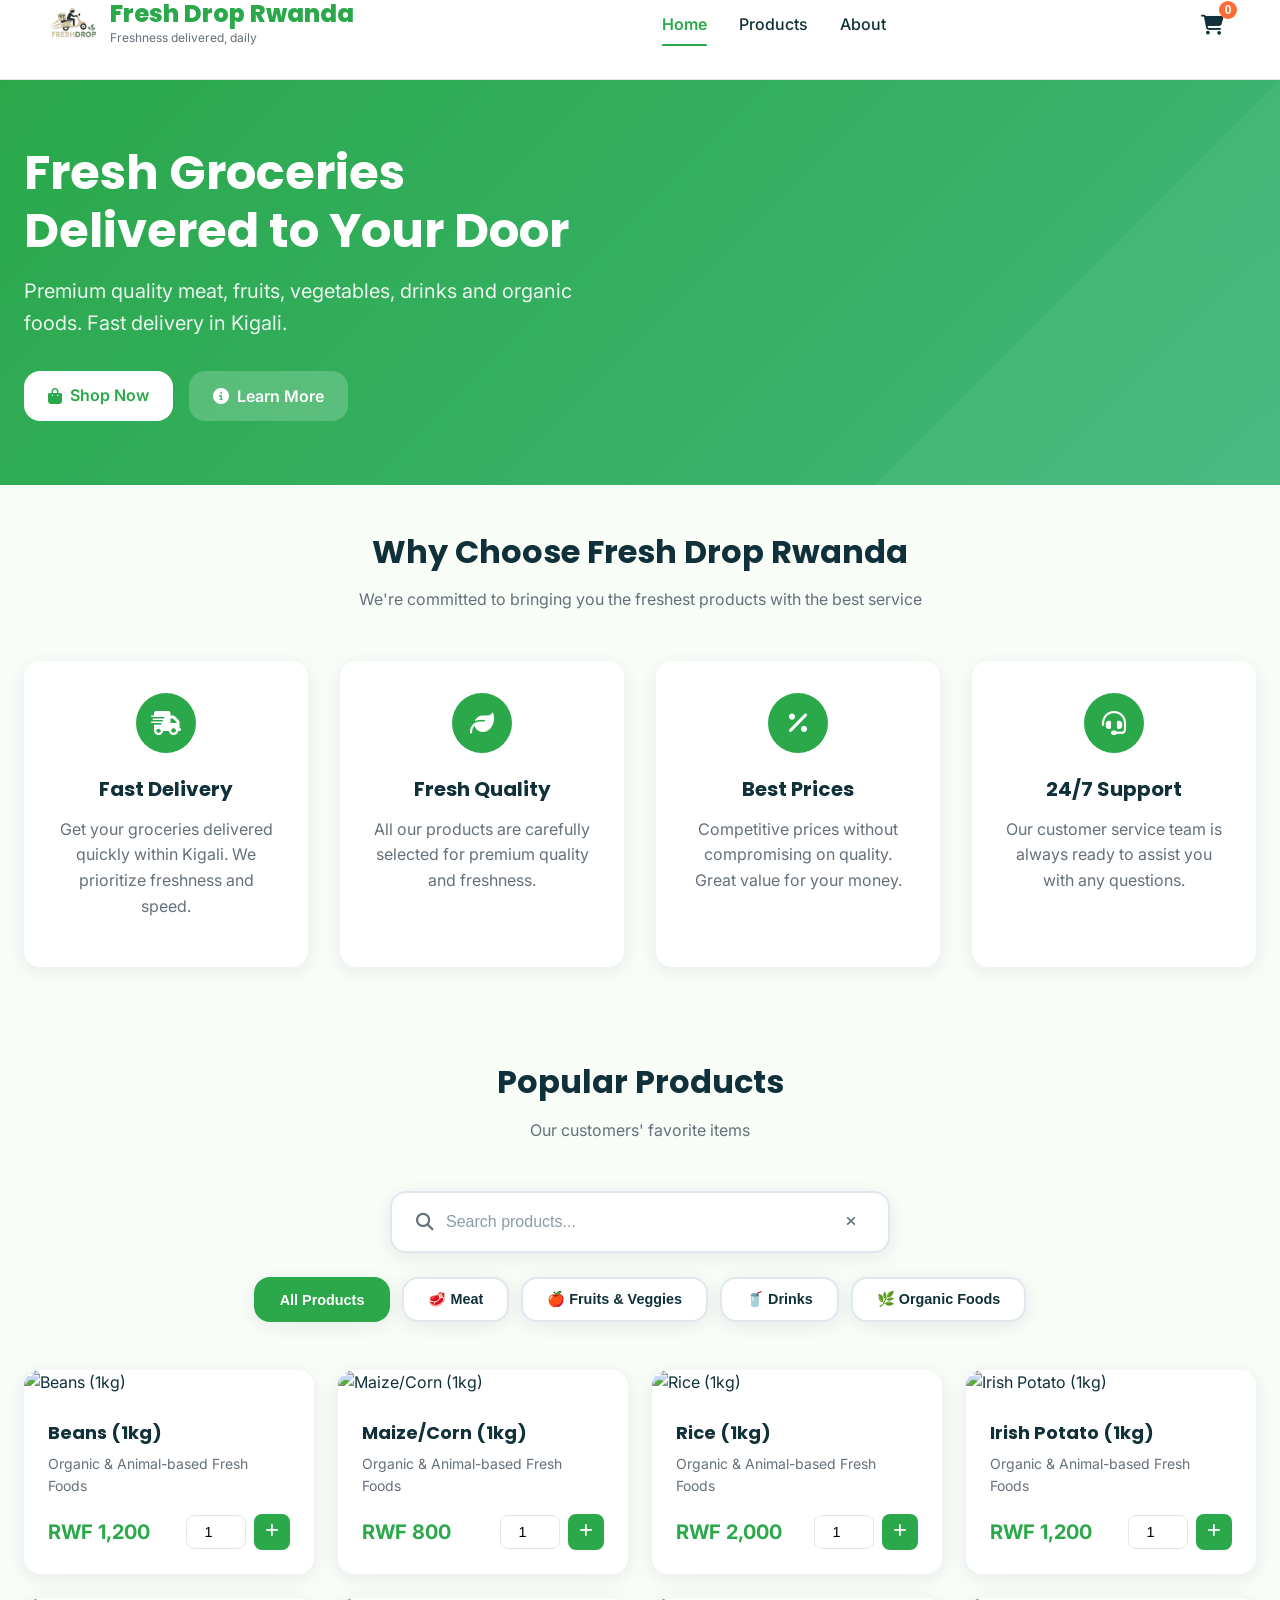
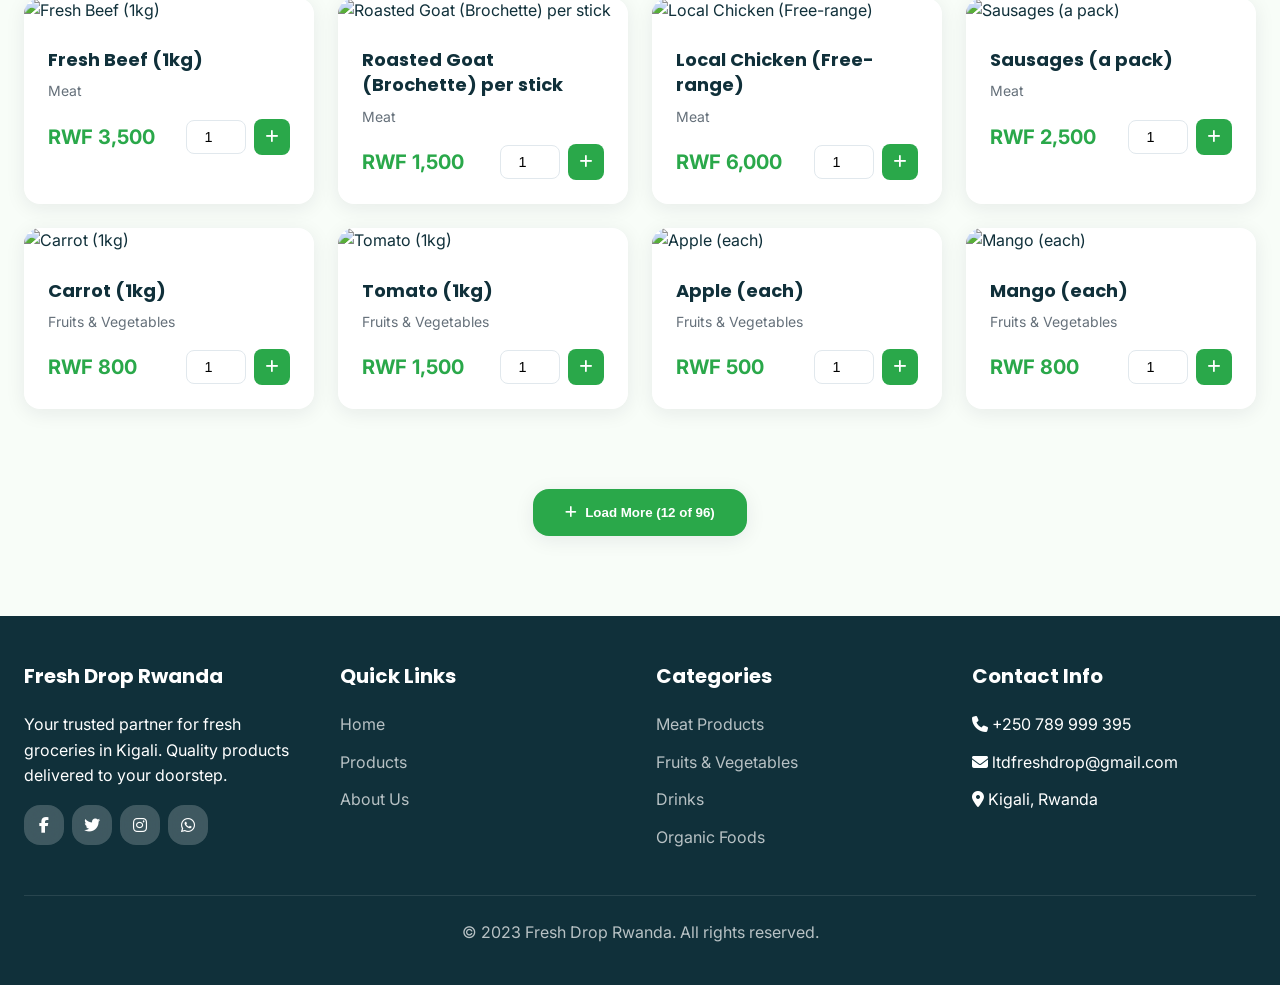
==== index.html @ c019998d "second com" ====
<!doctype html>
<html lang="en">
<head>
  <meta charset="utf-8" />
  <meta name="viewport" content="width=device-width,initial-scale=1" />
  <title>Fresh Drop Rwanda - Fresh Groceries Delivered Daily</title>
  <link rel="icon" type="image/png" href="image1.png" />
  <meta name="description" content="Fresh Drop Rwanda - Premium grocery delivery service with fresh meat, fruits, vegetables, drinks, and organic foods. Fast delivery in Kigali.">
  <meta name="keywords" content="fresh drop rwanda, groceries, delivery, kigali, fresh food, meat, fruits, vegetables">
  <link rel="preconnect" href="https://fonts.gstatic.com" crossorigin>
  <link href="https://fonts.googleapis.com/css2?family=Inter:wght@300;400;500;600;700;800&family=Poppins:wght@600;700;800&display=swap" rel="stylesheet">
  <link rel="stylesheet" href="https://cdnjs.cloudflare.com/ajax/libs/font-awesome/6.4.0/css/all.min.css">
  <link rel="stylesheet" href="style.css">
</head>
<body>
  <!-- Header -->
  <header class="header" id="header">
    <div class="container">
      <div class="header-inner">
        <a href="#" class="logo">
          <img src="logo.png" alt="Fresh Drop Rwanda" class="logo-img">
          <div class="logo-text">
            <div class="brand-name">Fresh Drop Rwanda</div>
            <div class="brand-tagline">Freshness delivered, daily</div>
          </div>
        </a>

        <nav class="nav-links">
          <a href="#home" class="nav-link active">Home</a>
          <a href="#products" class="nav-link">Products</a>
          <a href="#" class="nav-link about-link">About</a>
        </nav>

        <div class="nav-actions">
          <button class="cart-icon" id="cartIcon">
            <i class="fas fa-shopping-cart"></i>
            <span class="cart-count" id="cartCount">0</span>
          </button>
          <button class="hamburger" id="hamburger">
            <span></span>
            <span></span>
            <span></span>
          </button>
        </div>
      </div>
    </div>
  </header>

  <!-- Mobile Menu -->
  <div class="mobile-menu" id="mobileMenu">
    <div class="mobile-menu-header">
      <div class="mobile-logo">
        <img src="image1.png" alt="Fresh Drop Rwanda" class="mobile-logo-img">
        <div class="mobile-logo-text">
          <div class="mobile-brand-name">Fresh Drop Rwanda</div>
          <div class="mobile-brand-tagline">Freshness delivered, daily</div>
        </div>
      </div>
      <button class="close-mobile-menu" id="closeMobileMenu">
        <i class="fas fa-times"></i>
      </button>
    </div>
    <nav class="mobile-nav-links">
      <a href="#home" class="mobile-nav-link active" data-section="home">
        <i class="fas fa-home"></i>
        Home
      </a>
      <a href="#products" class="mobile-nav-link" data-section="products">
        <i class="fas fa-shopping-bag"></i>
        Products
      </a>
      <a href="#" class="mobile-nav-link about-link" data-section="about">
        <i class="fas fa-info-circle"></i>
        About Us
      </a>
      <div class="mobile-menu-divider"></div>
      <div class="mobile-categories">
        <h4>Categories</h4>
        <a href="#" class="mobile-category-link" data-category="all">
          <i class="fas fa-th-large"></i>
          All Products
        </a>
        <a href="#" class="mobile-category-link" data-category="Meat">
          <i class="fas fa-drumstick-bite"></i>
          Meat
        </a>
        <a href="#" class="mobile-category-link" data-category="Fruits & Vegetables">
          <i class="fas fa-apple-alt"></i>
          Fruits & Vegetables
        </a>
        <a href="#" class="mobile-category-link" data-category="Drinks">
          <i class="fas fa-wine-bottle"></i>
          Drinks
        </a>
        <a href="#" class="mobile-category-link" data-category="Organic & Animal-based Fresh Foods">
          <i class="fas fa-leaf"></i>
          Organic Foods
        </a>
      </div>
      <div class="mobile-menu-divider"></div>
      <div class="mobile-contact-info">
        <h4>Contact Info</h4>
        <div class="mobile-contact-item">
          <i class="fas fa-phone"></i>
          <span>+250 789 999 395</span>
        </div>
        <div class="mobile-contact-item">
          <i class="fas fa-envelope"></i>
          <span>ltdfreshdrop@gmail.com</span>
        </div>
        <div class="mobile-contact-item">
          <i class="fas fa-map-marker-alt"></i>
          <span>Kigali, Rwanda</span>
        </div>
      </div>
    </nav>
  </div>

  <!-- Hero Section -->
  <section class="hero" id="home">
    <div class="container">
      <div class="hero-content">
        <h1 class="hero-title">Fresh Groceries Delivered to Your Door</h1>
        <p class="hero-subtitle">Premium quality meat, fruits, vegetables, drinks and organic foods. Fast delivery in Kigali.</p>
        <div class="hero-actions">
          <a href="#products" class="btn btn-primary">
            <i class="fas fa-shopping-bag"></i>
            Shop Now
          </a>
          <button class="btn btn-secondary about-link">
            <i class="fas fa-info-circle"></i>
            Learn More
          </button>
        </div>
      </div>
    </div>
  </section>

  <!-- Features Section -->
  <section class="features section">
    <div class="container">
      <div class="section-header">
        <h2 class="section-title">Why Choose Fresh Drop Rwanda</h2>
        <p class="section-subtitle">We're committed to bringing you the freshest products with the best service</p>
      </div>
      <div class="features-grid">
        <div class="feature-card">
          <div class="feature-icon">
            <i class="fas fa-shipping-fast"></i>
          </div>
          <h3 class="feature-title">Fast Delivery</h3>
          <p class="feature-description">Get your groceries delivered quickly within Kigali. We prioritize freshness and speed.</p>
        </div>
        <div class="feature-card">
          <div class="feature-icon">
            <i class="fas fa-leaf"></i>
          </div>
          <h3 class="feature-title">Fresh Quality</h3>
          <p class="feature-description">All our products are carefully selected for premium quality and freshness.</p>
        </div>
        <div class="feature-card">
          <div class="feature-icon">
            <i class="fas fa-percentage"></i>
          </div>
          <h3 class="feature-title">Best Prices</h3>
          <p class="feature-description">Competitive prices without compromising on quality. Great value for your money.</p>
        </div>
        <div class="feature-card">
          <div class="feature-icon">
            <i class="fas fa-headset"></i>
          </div>
          <h3 class="feature-title">24/7 Support</h3>
          <p class="feature-description">Our customer service team is always ready to assist you with any questions.</p>
        </div>
      </div>
    </div>
  </section>

  <!-- Products Section -->
  <section class="section products-main-section" id="products">
    <div class="container">
      <div class="products-header">
        <div class="section-header">
          <h2 class="section-title" id="productsTitle">Popular Products</h2>
          <p class="section-subtitle" id="productsSubtitle">Our customers' favorite items</p>
        </div>
        
        <div class="products-controls">
          <div class="search-container">
            <div class="search-box">
              <i class="fas fa-search search-icon"></i>
              <input type="text" class="search-input" id="globalSearch" placeholder="Search products...">
              <button class="search-clear" id="searchClear">
                <i class="fas fa-times"></i>
              </button>
            </div>
          </div>
          
          <div class="category-filters">
            <button class="category-filter active" data-category="all">All Products</button>
            <button class="category-filter" data-category="Meat">🥩 Meat</button>
            <button class="category-filter" data-category="Fruits & Vegetables">🍎 Fruits & Veggies</button>
            <button class="category-filter" data-category="Drinks">🥤 Drinks</button>
            <button class="category-filter" data-category="Organic & Animal-based Fresh Foods">🌿 Organic Foods</button>
          </div>
        </div>
      </div>
      
      <div class="products-grid" id="productsGrid">
        <!-- Products will be dynamically loaded here -->
      </div>
      
      <div class="load-more-container" id="loadMoreContainer">
        <button class="load-more-btn" id="loadMoreBtn">
          <i class="fas fa-plus"></i>
          Load More
        </button>
      </div>
    </div>
  </section>

  <!-- About Modal -->
  <div class="modal about-modal" id="aboutModal">
    <div class="modal-content">
      <div class="modal-header">
        <h2 class="modal-title">About Fresh Drop Rwanda</h2>
        <button class="close-modal" id="closeAboutModal">
          <i class="fas fa-times"></i>
        </button>
      </div>
      <div class="modal-body">
        <div class="about-content">
          <div class="about-image">
            <img src="https://source.unsplash.com/600x400/?grocery,market" alt="Fresh Drop Rwanda">
          </div>
          <div class="about-text">
            <h3>Your Trusted Grocery Partner in Kigali</h3>
            <p>Fresh Drop Rwanda is a premier grocery delivery service committed to bringing the freshest and highest quality products directly to your doorstep in Kigali.</p>
            
            <p>Founded with a passion for quality and convenience, we source our products from trusted local farmers and suppliers, ensuring that you receive the best quality meat, fruits, vegetables, drinks, and organic foods.</p>
            
            <h4>Our Mission</h4>
            <p>To make grocery shopping convenient, reliable, and enjoyable while supporting local producers and promoting healthy eating habits in our community.</p>
            
            <h4>Our Values</h4>
            <ul class="values-list">
              <li>
                <i class="fas fa-check-circle"></i>
                <span><strong>Quality First:</strong> We never compromise on the freshness and quality of our products</span>
              </li>
              <li>
                <i class="fas fa-check-circle"></i>
                <span><strong>Customer Focus:</strong> Your satisfaction is our top priority</span>
              </li>
              <li>
                <i class="fas fa-check-circle"></i>
                <span><strong>Local Support:</strong> We partner with local farmers and producers</span>
              </li>
              <li>
                <i class="fas fa-check-circle"></i>
                <span><strong>Sustainability:</strong> We promote eco-friendly practices in our operations</span>
              </li>
            </ul>
            
            <div class="about-stats">
              <div class="stat-item">
                <div class="stat-number">500+</div>
                <div class="stat-label">Happy Customers</div>
              </div>
              <div class="stat-item">
                <div class="stat-number">100+</div>
                <div class="stat-label">Products</div>
              </div>
              <div class="stat-item">
                <div class="stat-number">24/7</div>
                <div class="stat-label">Support</div>
              </div>
            </div>
          </div>
        </div>
      </div>
      <div class="modal-footer">
        <button class="btn btn-primary" onclick="toggleAboutModal()">
          <i class="fas fa-shopping-bag"></i>
          Start Shopping
        </button>
      </div>
    </div>
  </div>

  <!-- Cart Sidebar -->
  <div class="cart-sidebar" id="cartSidebar">
    <div class="cart-header">
      <h3 class="cart-title">Your Cart</h3>
      <button class="close-cart" id="closeCart">
        <i class="fas fa-times"></i>
      </button>
    </div>
    <div class="cart-items" id="cartItems">
      <!-- Cart items will be dynamically loaded here -->
    </div>
    <div class="cart-footer">
      <div class="cart-total">
        <span>Total:</span>
        <span id="cartTotal">RWF 0</span>
      </div>
      <button class="checkout-btn" id="checkoutBtn">
        <i class="fas fa-credit-card"></i>
        Proceed to Checkout
      </button>
    </div>
  </div>

  <!-- Overlay -->
  <div class="overlay" id="overlay"></div>

  <!-- Footer -->
  <footer>
    <div class="container">
      <div class="footer-content">
        <div class="footer-column">
          <h3>Fresh Drop Rwanda</h3>
          <p>Your trusted partner for fresh groceries in Kigali. Quality products delivered to your doorstep.</p>
          <div class="social-links">
            <a href="#" class="btn btn-secondary">
              <i class="fab fa-facebook-f"></i>
            </a>
            <a href="#" class="btn btn-secondary">
              <i class="fab fa-twitter"></i>
            </a>
            <a href="#" class="btn btn-secondary">
              <i class="fab fa-instagram"></i>
            </a>
            <a href="#" class="btn btn-secondary">
              <i class="fab fa-whatsapp"></i>
            </a>
          </div>
        </div>
        <div class="footer-column">
          <h3>Quick Links</h3>
          <ul class="footer-links">
            <li><a href="#home">Home</a></li>
            <li><a href="#products">Products</a></li>
            <li><a href="#" class="about-link">About Us</a></li>
          </ul>
        </div>
        <div class="footer-column">
          <h3>Categories</h3>
          <ul class="footer-links">
            <li><a href="#" data-category="Meat">Meat Products</a></li>
            <li><a href="#" data-category="Fruits & Vegetables">Fruits & Vegetables</a></li>
            <li><a href="#" data-category="Drinks">Drinks</a></li>
            <li><a href="#" data-category="Organic & Animal-based Fresh Foods">Organic Foods</a></li>
          </ul>
        </div>
        <div class="footer-column">
          <h3>Contact Info</h3>
          <ul class="footer-links">
            <li><i class="fas fa-phone"></i> +250 789 999 395</li>
            <li><i class="fas fa-envelope"></i> ltdfreshdrop@gmail.com</li>
            <li><i class="fas fa-map-marker-alt"></i> Kigali, Rwanda</li>
          </ul>
        </div>
      </div>
      <div class="footer-bottom">
        <p>&copy; 2023 Fresh Drop Rwanda. All rights reserved.</p>
      </div>
    </div>
  </footer>

  <script src="script.js"></script>
</body>
</html>
---- style.css ----
:root {
  --primary: #2aa84a;
  --primary-dark: #1f8c3d;
  --primary-light: #3fb77a;
  --secondary: #ff6b35;
  --accent: #ffd166;
  --bg: #fbfdfb;
  --bg-light: #f8fdf8;
  --card: #ffffff;
  --text: #10303a;
  --text-light: #65707a;
  --text-muted: #8a9ba8;
  --border: #e1e8ed;
  --shadow: 0 4px 20px rgba(20, 30, 50, 0.08);
  --shadow-lg: 0 10px 40px rgba(20, 30, 50, 0.12);
  --radius: 16px;
  --radius-sm: 8px;
  --transition: all 0.3s ease;
  --max-width: 1280px;
  --nav-height: 80px;
}

* {
  box-sizing: border-box;
  margin: 0;
  padding: 0;
}

html, body {
  height: 100%;
  scroll-behavior: smooth;
}

body {
  font-family: 'Inter', system-ui, -apple-system, sans-serif;
  background: var(--bg);
  color: var(--text);
  line-height: 1.6;
  -webkit-font-smoothing: antialiased;
  -moz-osx-font-smoothing: grayscale;
  overflow-x: hidden;
}

/* ===== TYPOGRAPHY ===== */
h1, h2, h3, h4, h5, h6 {
  font-family: 'Poppins', sans-serif;
  font-weight: 700;
  line-height: 1.2;
  margin-bottom: 0.5rem;
}

h1 { font-size: 2.5rem; }
h2 { font-size: 2rem; }
h3 { font-size: 1.5rem; }
h4 { font-size: 1.25rem; }

p { margin-bottom: 1rem; }

.text-muted { color: var(--text-muted); }
.text-light { color: var(--text-light); }

/* ===== LAYOUT ===== */
.container {
  max-width: var(--max-width);
  margin: 0 auto;
  padding: 0 1.5rem;
}

.section {
  padding: 3rem 0;
}

.section-sm {
  padding: 1.5rem 0;
}

.bg-light {
  background: var(--bg-light);
}

/* ===== HEADER & NAVIGATION ===== */
header {
  position: sticky;
  top: 0;
  z-index: 1000;
  background: rgba(255, 255, 255, 0.95);
  backdrop-filter: blur(10px);
  border-bottom: 1px solid var(--border);
  height: var(--nav-height);
  transition: var(--transition);
}

.header.scrolled {
  box-shadow: var(--shadow);
}

.header-inner {
  display: flex;
  align-items: center;
  justify-content: space-between;
  height: 100%;
  padding: 0 1.5rem;
  gap: 2rem;
}

.logo {
  display: flex;
  align-items: center;
  gap: 0.75rem;
  text-decoration: none;
  color: var(--text);
  flex-shrink: 0;
}

.logo-img {
  height: 50px;
  width: auto;
  border-radius: 50%;
  object-fit: contain;
}

.logo-text {
  display: flex;
  flex-direction: column;
}

.brand-name {
  font-family: 'Poppins', sans-serif;
  font-weight: 800;
  font-size: 1.5rem;
  color: var(--primary);
  line-height: 1;
}

.brand-tagline {
  font-size: 0.75rem;
  color: var(--text-light);
  margin-top: 0.125rem;
}

/* ===== NAVIGATION ===== */
.nav-links {
  display: flex;
  align-items: center;
  gap: 2rem;
}

.nav-link {
  text-decoration: none;
  color: var(--text);
  font-weight: 500;
  padding: 0.5rem 0;
  position: relative;
  transition: var(--transition);
}

.nav-link:hover {
  color: var(--primary);
}

.nav-link.active {
  color: var(--primary);
  font-weight: 600;
}

.nav-link.active::after {
  content: '';
  position: absolute;
  bottom: 0;
  left: 0;
  width: 100%;
  height: 2px;
  background: var(--primary);
  border-radius: 2px;
}

.nav-actions {
  display: flex;
  align-items: center;
  gap: 1rem;
  flex-shrink: 0;
}

.cart-icon {
  position: relative;
  background: none;
  border: none;
  font-size: 1.25rem;
  color: var(--text);
  cursor: pointer;
  padding: 0.5rem;
  border-radius: var(--radius-sm);
  transition: var(--transition);
}

.cart-icon:hover {
  background: var(--bg-light);
  color: var(--primary);
}

.cart-count {
  position: absolute;
  top: -5px;
  right: -5px;
  background: var(--secondary);
  color: white;
  font-size: 0.75rem;
  font-weight: 600;
  width: 18px;
  height: 18px;
  border-radius: 50%;
  display: flex;
  align-items: center;
  justify-content: center;
}

.hamburger {
  display: none;
  flex-direction: column;
  justify-content: space-between;
  width: 24px;
  height: 18px;
  background: none;
  border: none;
  cursor: pointer;
}

.hamburger span {
  display: block;
  height: 2px;
  width: 100%;
  background: var(--text);
  border-radius: 2px;
  transition: var(--transition);
}

/* ===== MOBILE MENU ===== */
.mobile-menu {
  position: fixed;
  top: 0;
  left: -100%;
  width: 100%;
  max-width: 380px;
  height: 100vh;
  background: var(--card);
  box-shadow: 5px 0 15px rgba(0, 0, 0, 0.1);
  z-index: 1100;
  transition: var(--transition);
  display: flex;
  flex-direction: column;
  overflow-y: auto;
}

.mobile-menu.open {
  left: 0;
}

.mobile-menu-header {
  display: flex;
  align-items: center;
  justify-content: space-between;
  padding: 1.5rem;
  border-bottom: 1px solid var(--border);
  background: var(--bg-light);
}

.mobile-logo {
  display: flex;
  align-items: center;
  gap: 0.75rem;
}

.mobile-logo-img {
  height: 40px;
  width: auto;
  border-radius: 50%;
  object-fit: contain;
}

.mobile-brand-name {
  font-family: 'Poppins', sans-serif;
  font-weight: 700;
  font-size: 1.1rem;
  color: var(--primary);
  line-height: 1;
}

.mobile-brand-tagline {
  font-size: 0.7rem;
  color: var(--text-light);
  margin-top: 0.125rem;
}

.close-mobile-menu {
  background: none;
  border: none;
  font-size: 1.5rem;
  color: var(--text-light);
  cursor: pointer;
  padding: 0.5rem;
  border-radius: var(--radius-sm);
  transition: var(--transition);
}

.close-mobile-menu:hover {
  background: var(--border);
  color: var(--text);
}

.mobile-nav-links {
  flex: 1;
  padding: 1rem 0;
}

.mobile-nav-link {
  display: flex;
  align-items: center;
  gap: 1rem;
  padding: 1rem 1.5rem;
  text-decoration: none;
  color: var(--text);
  font-weight: 500;
  transition: var(--transition);
  border-left: 3px solid transparent;
}

.mobile-nav-link:hover,
.mobile-nav-link.active {
  background: var(--bg-light);
  color: var(--primary);
  border-left-color: var(--primary);
}

.mobile-nav-link i {
  width: 20px;
  text-align: center;
}

.mobile-menu-divider {
  height: 1px;
  background: var(--border);
  margin: 1rem 0;
}

.mobile-categories {
  padding: 0 1.5rem;
}

.mobile-categories h4 {
  font-size: 0.9rem;
  color: var(--text-light);
  margin-bottom: 1rem;
  text-transform: uppercase;
  letter-spacing: 0.5px;
}

.mobile-category-link {
  display: flex;
  align-items: center;
  gap: 1rem;
  padding: 0.75rem 0;
  text-decoration: none;
  color: var(--text);
  font-weight: 500;
  transition: var(--transition);
  border-left: 3px solid transparent;
}

.mobile-category-link:hover {
  color: var(--primary);
  border-left-color: var(--primary);
}

.mobile-category-link i {
  width: 20px;
  text-align: center;
}

.mobile-contact-info {
  padding: 0 1.5rem;
}

.mobile-contact-info h4 {
  font-size: 0.9rem;
  color: var(--text-light);
  margin-bottom: 1rem;
  text-transform: uppercase;
  letter-spacing: 0.5px;
}

.mobile-contact-item {
  display: flex;
  align-items: center;
  gap: 1rem;
  padding: 0.5rem 0;
  color: var(--text-light);
  font-size: 0.9rem;
}

.mobile-contact-item i {
  width: 20px;
  text-align: center;
  color: var(--primary);
}

/* ===== HERO SECTION ===== */
.hero {
  background: linear-gradient(135deg, var(--primary) 0%, var(--primary-light) 100%);
  color: white;
  padding: 4rem 0;
  position: relative;
  overflow: hidden;
}

.hero::before {
  content: '';
  position: absolute;
  top: 0;
  left: 0;
  width: 100%;
  height: 100%;
  background: url('data:image/svg+xml,<svg xmlns="http://www.w3.org/2000/svg" viewBox="0 0 1000 1000" opacity="0.05"><polygon fill="white" points="0,1000 1000,0 1000,1000"/></svg>');
  background-size: cover;
}

.hero-content {
  position: relative;
  z-index: 1;
  max-width: 600px;
}

.hero-title {
  font-size: 3rem;
  margin-bottom: 1rem;
  color: white;
}

.hero-subtitle {
  font-size: 1.25rem;
  margin-bottom: 2rem;
  opacity: 0.9;
}

.hero-actions {
  display: flex;
  gap: 1rem;
  flex-wrap: wrap;
}

.btn {
  display: inline-flex;
  align-items: center;
  gap: 0.5rem;
  padding: 0.75rem 1.5rem;
  border-radius: var(--radius);
  font-weight: 600;
  text-decoration: none;
  border: none;
  cursor: pointer;
  transition: var(--transition);
  font-family: inherit;
  font-size: 1rem;
}

.btn-primary {
  background: white;
  color: var(--primary);
}

.btn-primary:hover {
  transform: translateY(-2px);
  box-shadow: var(--shadow-lg);
}

.btn-secondary {
  background: rgba(255, 255, 255, 0.2);
  color: white;
  backdrop-filter: blur(10px);
}

.btn-secondary:hover {
  background: rgba(255, 255, 255, 0.3);
}

/* ===== FEATURES SECTION ===== */
.features {
  background: var(--bg-light);
}

.section-header {
  text-align: center;
  margin-bottom: 3rem;
}

.section-title {
  color: var(--text);
  margin-bottom: 1rem;
}

.section-subtitle {
  color: var(--text-light);
  max-width: 600px;
  margin: 0 auto;
}

.features-grid {
  display: grid;
  grid-template-columns: repeat(auto-fit, minmax(250px, 1fr));
  gap: 2rem;
}

.feature-card {
  background: var(--card);
  padding: 2rem;
  border-radius: var(--radius);
  text-align: center;
  box-shadow: var(--shadow);
  transition: var(--transition);
}

.feature-card:hover {
  transform: translateY(-5px);
  box-shadow: var(--shadow-lg);
}

.feature-icon {
  width: 60px;
  height: 60px;
  background: var(--primary);
  color: white;
  border-radius: 50%;
  display: flex;
  align-items: center;
  justify-content: center;
  margin: 0 auto 1.5rem;
  font-size: 1.5rem;
}

.feature-title {
  font-size: 1.25rem;
  margin-bottom: 1rem;
}

.feature-description {
  color: var(--text-light);
}

/* ===== ABOUT MODAL ===== */
.modal {
  position: fixed;
  top: 0;
  left: 0;
  width: 100%;
  height: 100%;
  z-index: 1300;
  display: flex;
  align-items: center;
  justify-content: center;
  opacity: 0;
  visibility: hidden;
  transition: var(--transition);
  padding: 1rem;
}

.modal.active {
  opacity: 1;
  visibility: visible;
}

.modal-content {
  background: var(--card);
  border-radius: var(--radius);
  box-shadow: var(--shadow-lg);
  max-width: 800px;
  width: 100%;
  max-height: 90vh;
  overflow-y: auto;
  transform: translateY(20px);
  transition: var(--transition);
}

.modal.active .modal-content {
  transform: translateY(0);
}

.modal-header {
  display: flex;
  align-items: center;
  justify-content: space-between;
  padding: 1.5rem 2rem;
  border-bottom: 1px solid var(--border);
  background: var(--bg-light);
  position: sticky;
  top: 0;
  z-index: 1;
}

.modal-title {
  color: var(--text);
  margin: 0;
}

.close-modal {
  background: none;
  border: none;
  font-size: 1.5rem;
  color: var(--text-light);
  cursor: pointer;
  padding: 0.5rem;
  border-radius: var(--radius-sm);
  transition: var(--transition);
}

.close-modal:hover {
  background: var(--border);
  color: var(--text);
}

.modal-body {
  padding: 2rem;
}

.modal-footer {
  padding: 1.5rem 2rem;
  border-top: 1px solid var(--border);
  display: flex;
  justify-content: flex-end;
  background: var(--bg-light);
}

.about-content {
  display: grid;
  grid-template-columns: 1fr 2fr;
  gap: 2rem;
  align-items: start;
}

.about-image {
  border-radius: var(--radius);
  overflow: hidden;
  box-shadow: var(--shadow);
}

.about-image img {
  width: 100%;
  height: auto;
  display: block;
}

.about-text h3 {
  color: var(--primary);
  margin-bottom: 1rem;
}

.about-text h4 {
  color: var(--text);
  margin: 1.5rem 0 0.5rem;
}

.values-list {
  list-style: none;
  margin: 1rem 0;
}

.values-list li {
  display: flex;
  align-items: flex-start;
  gap: 0.75rem;
  margin-bottom: 0.75rem;
  padding: 0.5rem 0;
}

.values-list li i {
  color: var(--primary);
  margin-top: 0.25rem;
  flex-shrink: 0;
}

.about-stats {
  display: grid;
  grid-template-columns: repeat(3, 1fr);
  gap: 1.5rem;
  margin: 2rem 0;
  padding: 1.5rem;
  background: var(--bg-light);
  border-radius: var(--radius);
}

.stat-item {
  text-align: center;
}

.stat-number {
  font-size: 2rem;
  font-weight: 800;
  color: var(--primary);
  line-height: 1;
}

.stat-label {
  font-size: 0.875rem;
  color: var(--text-light);
  margin-top: 0.25rem;
}

/* ===== PRODUCTS MAIN SECTION ===== */
.products-main-section {
  background: var(--bg-light);
}

.products-header {
  margin-bottom: 3rem;
}

.products-controls {
  display: flex;
  flex-direction: column;
  gap: 1.5rem;
  max-width: 1000px;
  margin: 0 auto;
}

/* ===== SEARCH CONTAINER ===== */
.search-container {
  position: relative;
  max-width: 500px;
  margin: 0 auto;
  width: 100%;
}

.search-box {
  position: relative;
  display: flex;
  align-items: center;
  background: var(--card);
  border: 2px solid var(--border);
  border-radius: var(--radius);
  padding: 0.75rem 1.5rem;
  transition: var(--transition);
  box-shadow: var(--shadow);
}

.search-box:focus-within {
  border-color: var(--primary);
  box-shadow: 0 0 0 3px rgba(42, 168, 74, 0.1);
}

.search-icon {
  color: var(--text-light);
  margin-right: 0.75rem;
  font-size: 1.1rem;
}

.search-input {
  flex: 1;
  border: none;
  background: none;
  outline: none;
  font-size: 1rem;
  color: var(--text);
  padding: 0.5rem 0;
}

.search-input::placeholder {
  color: var(--text-muted);
}

.search-clear {
  background: none;
  border: none;
  color: var(--text-light);
  cursor: pointer;
  padding: 0.5rem;
  border-radius: 50%;
  transition: var(--transition);
  display: flex;
  align-items: center;
  justify-content: center;
}

.search-clear:hover {
  background: var(--border);
  color: var(--text);
}

/* ===== CATEGORY FILTERS ===== */
.category-filters {
  display: flex;
  justify-content: center;
  flex-wrap: wrap;
  gap: 0.75rem;
}

.category-filter {
  background: var(--card);
  border: 2px solid var(--border);
  color: var(--text);
  padding: 0.75rem 1.5rem;
  border-radius: var(--radius);
  font-weight: 600;
  cursor: pointer;
  transition: var(--transition);
  font-size: 0.9rem;
  box-shadow: var(--shadow);
}

.category-filter:hover {
  border-color: var(--primary);
  transform: translateY(-2px);
}

.category-filter.active {
  background: var(--primary);
  border-color: var(--primary);
  color: white;
}

/* ===== PRODUCTS GRID ===== */
.products-grid {
  display: grid;
  grid-template-columns: repeat(auto-fill, minmax(280px, 1fr));
  gap: 1.5rem;
  margin-bottom: 3rem;
}

.product-card {
  background: var(--card);
  border-radius: var(--radius);
  overflow: hidden;
  box-shadow: var(--shadow);
  transition: var(--transition);
  animation: fadeIn 0.5s ease;
}

.product-card:hover {
  transform: translateY(-5px);
  box-shadow: var(--shadow-lg);
}

.product-image {
  width: 100%;
  height: 200px;
  object-fit: cover;
}

.product-content {
  padding: 1.5rem;
}

.product-title {
  font-size: 1.125rem;
  margin-bottom: 0.5rem;
  line-height: 1.4;
}

.product-category {
  font-size: 0.875rem;
  color: var(--text-light);
  margin-bottom: 1rem;
}

.product-footer {
  display: flex;
  align-items: center;
  justify-content: space-between;
}

.product-price {
  font-weight: 700;
  color: var(--primary);
  font-size: 1.25rem;
}

.product-actions {
  display: flex;
  align-items: center;
  gap: 0.5rem;
}

.quantity-input {
  width: 60px;
  padding: 0.5rem;
  border: 1px solid var(--border);
  border-radius: var(--radius-sm);
  text-align: center;
  font-size: 0.9rem;
}

.btn-add {
  background: var(--primary);
  color: white;
  border: none;
  border-radius: var(--radius-sm);
  width: 36px;
  height: 36px;
  display: flex;
  align-items: center;
  justify-content: center;
  cursor: pointer;
  transition: var(--transition);
  font-size: 0.9rem;
}

.btn-add:hover {
  background: var(--primary-dark);
}

/* ===== LOAD MORE ===== */
.load-more-container {
  display: flex;
  justify-content: center;
  margin-top: 2rem;
  padding: 2rem 0;
}

.load-more-btn {
  background: var(--primary);
  color: white;
  border: none;
  padding: 1rem 2rem;
  border-radius: var(--radius);
  font-weight: 600;
  cursor: pointer;
  transition: var(--transition);
  display: flex;
  align-items: center;
  gap: 0.5rem;
  box-shadow: var(--shadow);
}

.load-more-btn:hover {
  background: var(--primary-dark);
  transform: translateY(-2px);
  box-shadow: var(--shadow-lg);
}

.load-more-btn:disabled {
  background: var(--text-muted);
  cursor: not-allowed;
  transform: none;
}

/* ===== NO RESULTS ===== */
.no-results {
  grid-column: 1 / -1;
  text-align: center;
  padding: 4rem 2rem;
  color: var(--text-light);
}

.no-results i {
  font-size: 3rem;
  margin-bottom: 1rem;
  opacity: 0.5;
}

.no-results h3 {
  color: var(--text-light);
  margin-bottom: 1rem;
}

/* ===== CART & CHECKOUT ===== */
.cart-sidebar {
  position: fixed;
  top: 0;
  right: -100%;
  width: 100%;
  max-width: 400px;
  height: 100vh;
  background: var(--card);
  box-shadow: -5px 0 15px rgba(0, 0, 0, 0.1);
  z-index: 1200;
  transition: var(--transition);
  display: flex;
  flex-direction: column;
}

.cart-sidebar.open {
  right: 0;
}

.cart-header {
  display: flex;
  align-items: center;
  justify-content: space-between;
  padding: 1.5rem;
  border-bottom: 1px solid var(--border);
}

.cart-title {
  font-size: 1.25rem;
}

.close-cart {
  background: none;
  border: none;
  font-size: 1.5rem;
  cursor: pointer;
  color: var(--text-light);
}

.cart-items {
  flex: 1;
  padding: 1.5rem;
  overflow-y: auto;
}

.cart-item {
  display: flex;
  gap: 1rem;
  padding: 1rem 0;
  border-bottom: 1px solid var(--border);
}

.cart-item-image {
  width: 80px;
  height: 80px;
  object-fit: cover;
  border-radius: var(--radius-sm);
}

.cart-item-details {
  flex: 1;
}

.cart-item-title {
  font-weight: 600;
  margin-bottom: 0.5rem;
}

.cart-item-price {
  color: var(--primary);
  font-weight: 600;
}

.cart-item-actions {
  display: flex;
  align-items: center;
  gap: 0.5rem;
  margin-top: 0.5rem;
}

.quantity-btn {
  width: 28px;
  height: 28px;
  border: 1px solid var(--border);
  background: white;
  border-radius: 50%;
  display: flex;
  align-items: center;
  justify-content: center;
  cursor: pointer;
  font-size: 0.8rem;
}

.cart-item-quantity {
  margin: 0 0.5rem;
  font-weight: 600;
}

.remove-item {
  color: var(--text-light);
  background: none;
  border: none;
  cursor: pointer;
  margin-left: auto;
}

.cart-footer {
  padding: 1.5rem;
  border-top: 1px solid var(--border);
}

.cart-total {
  display: flex;
  justify-content: space-between;
  font-weight: 700;
  font-size: 1.25rem;
  margin-bottom: 1.5rem;
}

.checkout-btn {
  width: 100%;
  padding: 1rem;
  background: var(--primary);
  color: white;
  border: none;
  border-radius: var(--radius);
  font-weight: 600;
  cursor: pointer;
  transition: var(--transition);
  display: flex;
  align-items: center;
  justify-content: center;
  gap: 0.5rem;
}

.checkout-btn:hover {
  background: var(--primary-dark);
}

.empty-cart {
  text-align: center;
  padding: 2rem;
  color: var(--text-light);
}

.empty-cart i {
  font-size: 3rem;
  margin-bottom: 1rem;
  opacity: 0.5;
}

/* ===== FOOTER ===== */
footer {
  background: var(--text);
  color: white;
  padding: 3rem 0 1.5rem;
}

.footer-content {
  display: grid;
  grid-template-columns: repeat(auto-fit, minmax(250px, 1fr));
  gap: 2rem;
  margin-bottom: 2rem;
}

.footer-column h3 {
  color: white;
  margin-bottom: 1.5rem;
  font-size: 1.25rem;
}

.footer-links {
  list-style: none;
}

.footer-links li {
  margin-bottom: 0.75rem;
}

.footer-links a {
  color: rgba(255, 255, 255, 0.7);
  text-decoration: none;
  transition: var(--transition);
}

.footer-links a:hover {
  color: white;
}

.footer-bottom {
  text-align: center;
  padding-top: 1.5rem;
  border-top: 1px solid rgba(255, 255, 255, 0.1);
  color: rgba(255, 255, 255, 0.7);
}

/* ===== SOCIAL LINKS ===== */
.social-links {
  display: flex;
  gap: 0.5rem;
}

.social-links .btn {
  padding: 0.5rem;
  width: 40px;
  height: 40px;
  display: flex;
  align-items: center;
  justify-content: center;
}

/* ===== OVERLAY ===== */
.overlay {
  position: fixed;
  top: 0;
  left: 0;
  width: 100%;
  height: 100%;
  background: rgba(0, 0, 0, 0.5);
  z-index: 1000;
  opacity: 0;
  visibility: hidden;
  transition: var(--transition);
}

.overlay.active {
  opacity: 1;
  visibility: visible;
}

/* ===== NOTIFICATION ===== */
.notification {
  position: fixed;
  top: 100px;
  right: 20px;
  background: var(--primary);
  color: white;
  padding: 1rem 1.5rem;
  border-radius: var(--radius);
  box-shadow: var(--shadow-lg);
  z-index: 10000;
  transform: translateX(400px);
  transition: transform 0.3s ease;
  max-width: 300px;
}

.notification.show {
  transform: translateX(0);
}

/* ===== RESPONSIVE DESIGN ===== */
@media (max-width: 1024px) {
  .nav-links {
    display: none;
  }

  .hamburger {
    display: flex;
  }

  .hero-title {
    font-size: 2.5rem;
  }
}

@media (max-width: 768px) {
  .hero-title {
    font-size: 2rem;
  }

  .hero-actions {
    flex-direction: column;
    align-items: flex-start;
  }

  .cart-sidebar {
    max-width: 100%;
  }

  .header-inner {
    flex-wrap: wrap;
    height: auto;
    padding: 1rem;
  }

  .products-controls {
    gap: 1rem;
  }

  .category-filters {
    gap: 0.5rem;
  }

  .category-filter {
    padding: 0.5rem 1rem;
    font-size: 0.8rem;
  }

  .products-grid {
    grid-template-columns: repeat(auto-fill, minmax(250px, 1fr));
    gap: 1rem;
  }

  .mobile-menu {
    max-width: 320px;
  }
  
  .cart-sidebar {
    max-width: 100%;
  }
  
  .load-more-btn {
    width: 100%;
    justify-content: center;
  }

  .about-content {
    grid-template-columns: 1fr;
    gap: 1.5rem;
  }

  .about-stats {
    grid-template-columns: repeat(3, 1fr);
    gap: 1rem;
  }

  .modal-body {
    padding: 1.5rem;
  }

  .modal-header,
  .modal-footer {
    padding: 1.25rem 1.5rem;
  }
}

@media (max-width: 480px) {
  .container {
    padding: 0 1rem;
  }

  .section {
    padding: 2rem 0;
  }

  .hero {
    padding: 3rem 0;
  }

  .hero-title {
    font-size: 1.75rem;
  }

  .products-grid {
    grid-template-columns: 1fr;
  }

  .features-grid {
    grid-template-columns: 1fr;
  }

  .category-filters {
    justify-content: flex-start;
    overflow-x: auto;
    padding-bottom: 0.5rem;
  }

  .category-filter {
    white-space: nowrap;
    flex-shrink: 0;
  }

  .mobile-menu {
    max-width: 100%;
  }
  
  .mobile-menu-header {
    padding: 1rem;
  }
  
  .mobile-nav-link,
  .mobile-category-link,
  .mobile-contact-item {
    padding-left: 1rem;
    padding-right: 1rem;
  }

  .about-stats {
    grid-template-columns: 1fr;
    gap: 1rem;
  }

  .stat-number {
    font-size: 1.5rem;
  }

  .modal {
    padding: 0.5rem;
  }

  .modal-body {
    padding: 1rem;
  }

  .modal-header,
  .modal-footer {
    padding: 1rem 1.25rem;
  }
}

/* ===== UTILITY CLASSES ===== */
.text-center { text-align: center; }
.mb-1 { margin-bottom: 1rem; }
.mb-2 { margin-bottom: 2rem; }
.mt-1 { margin-top: 1rem; }
.mt-2 { margin-top: 2rem; }
.d-flex { display: flex; }
.d-none { display: none; }
.justify-center { justify-content: center; }
.align-center { align-items: center; }

/* ===== ANIMATIONS ===== */
@keyframes fadeIn {
  from { opacity: 0; transform: translateY(20px); }
  to { opacity: 1; transform: translateY(0); }
}

.fade-in {
  animation: fadeIn 0.5s ease forwards;
}
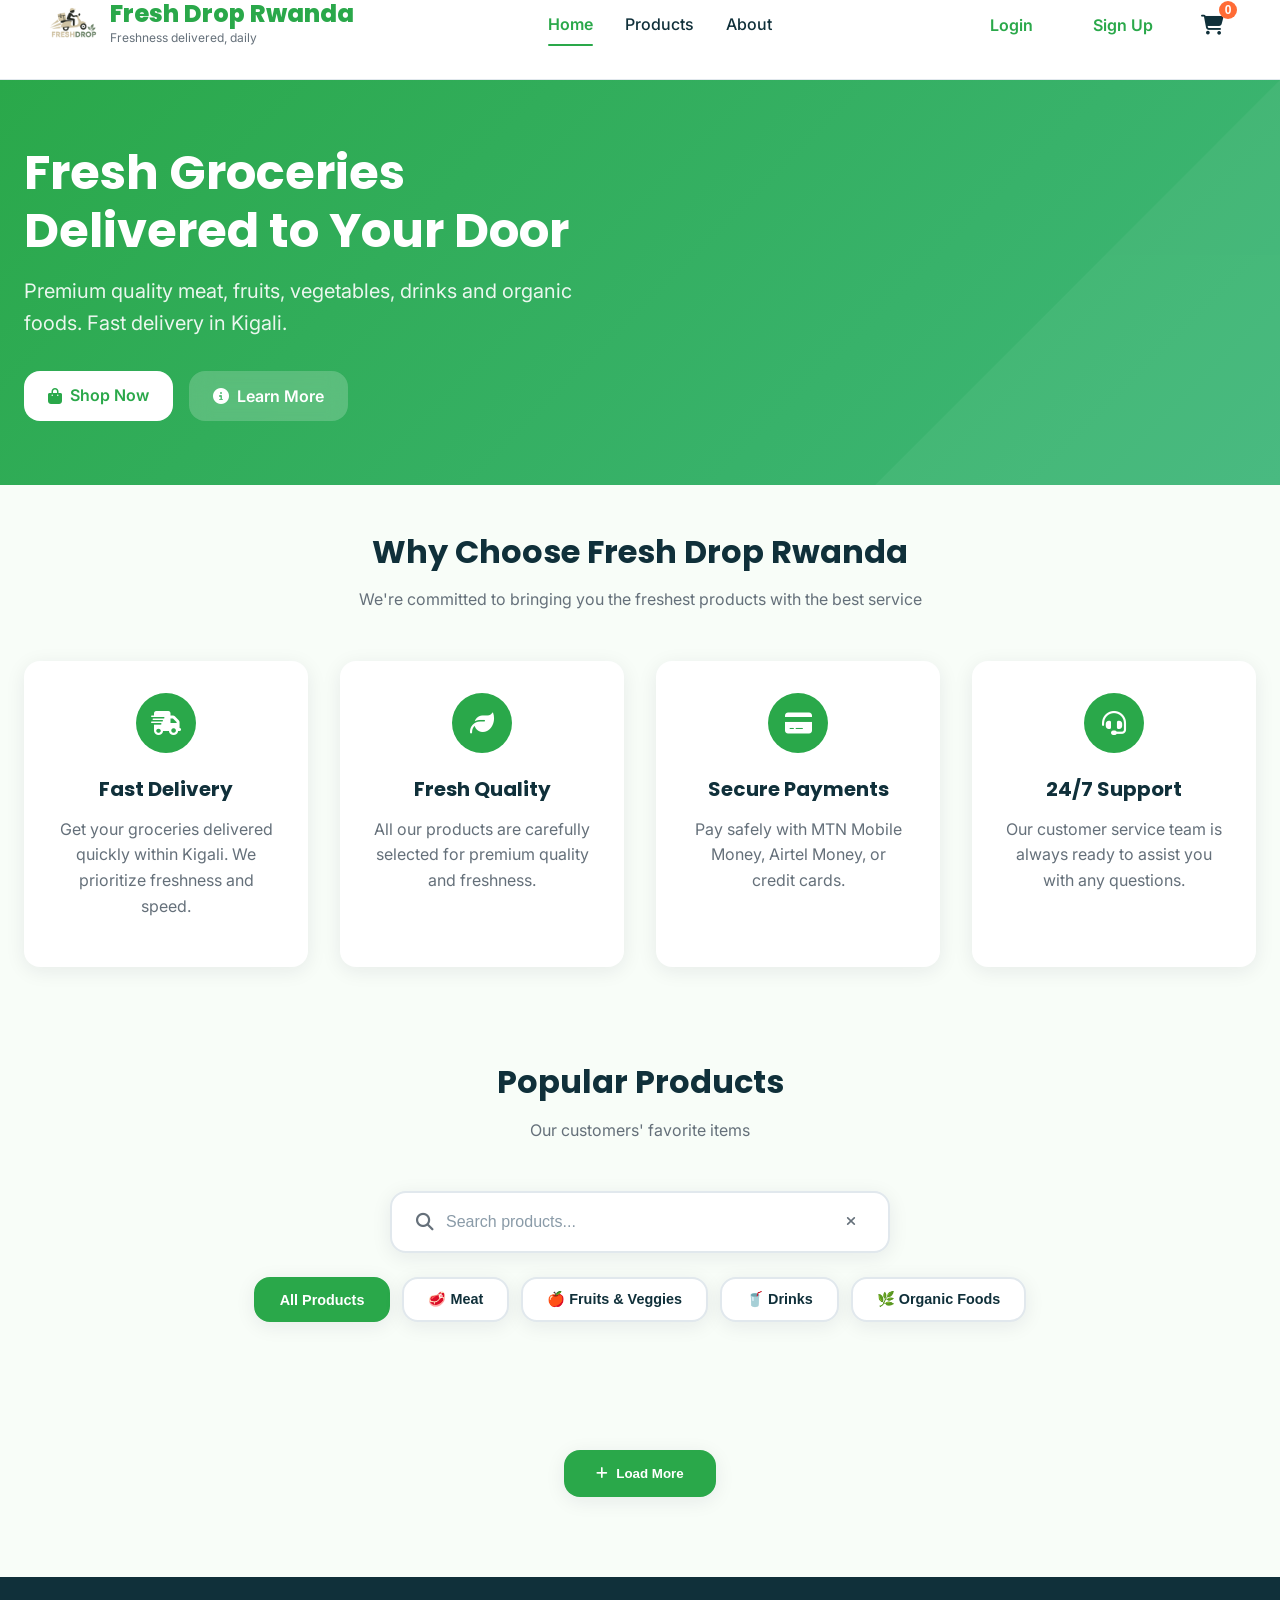
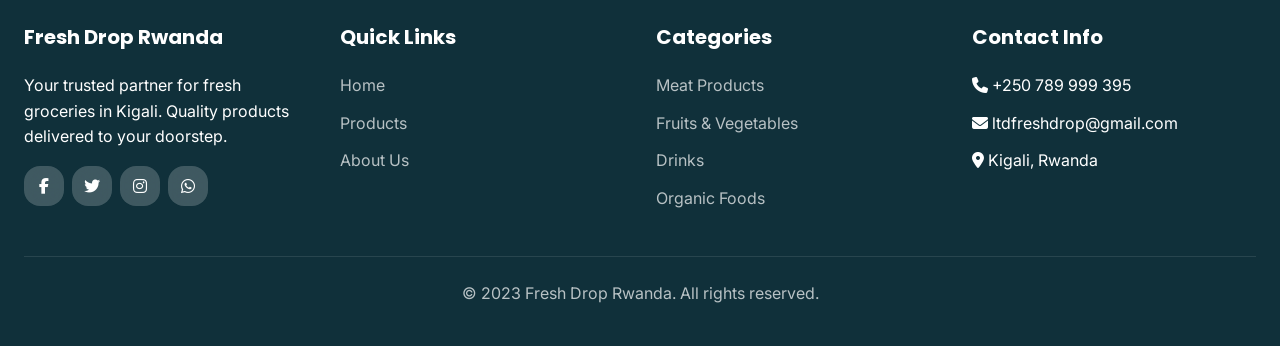
==== commit e3fe661c: "second commit" ====
--- a/index.html
+++ b/index.html
@@ -5,6 +5,15 @@
   <meta name="viewport" content="width=device-width,initial-scale=1" />
   <title>Fresh Drop Rwanda - Fresh Groceries Delivered Daily</title>
   <link rel="icon" type="image/png" href="image1.png" />
+  
+  <!-- Firebase SDK -->
+  <script src="https://www.gstatic.com/firebasejs/9.22.0/firebase-app-compat.js"></script>
+  <script src="https://www.gstatic.com/firebasejs/9.22.0/firebase-firestore-compat.js"></script>
+  <script src="https://www.gstatic.com/firebasejs/9.22.0/firebase-auth-compat.js"></script>
+  
+  <!-- Flutterwave Payment -->
+  <script src="https://checkout.flutterwave.com/v3.js"></script>
+  
   <meta name="description" content="Fresh Drop Rwanda - Premium grocery delivery service with fresh meat, fruits, vegetables, drinks, and organic foods. Fast delivery in Kigali.">
   <meta name="keywords" content="fresh drop rwanda, groceries, delivery, kigali, fresh food, meat, fruits, vegetables">
   <link rel="preconnect" href="https://fonts.gstatic.com" crossorigin>
@@ -32,6 +41,39 @@
         </nav>
 
         <div class="nav-actions">
+          <div class="auth-buttons" id="authButtons">
+            <button class="btn btn-outline" id="loginBtn">Login</button>
+            <button class="btn btn-primary" id="signupBtn">Sign Up</button>
+          </div>
+          
+          <div class="user-menu-wrapper" id="userMenuWrapper" style="display: none;">
+            <button class="user-dropdown-btn" id="userDropdownBtn">
+              <i class="fas fa-user-circle"></i>
+              <span id="userDisplayName">User</span>
+              <i class="fas fa-chevron-down"></i>
+            </button>
+            <div class="user-dropdown" id="userDropdown">
+              <div class="dropdown-header">
+                <strong id="dropdownUserName">User Name</strong>
+                <span id="dropdownUserEmail">user@email.com</span>
+              </div>
+              <div class="dropdown-divider"></div>
+              <a href="#" class="dropdown-item" id="dropdownAccount">
+                <i class="fas fa-user"></i>
+                Account Information
+              </a>
+              <a href="#" class="dropdown-item" id="dropdownOrders">
+                <i class="fas fa-shopping-bag"></i>
+                Order History
+              </a>
+              <div class="dropdown-divider"></div>
+              <a href="#" class="dropdown-item logout" id="dropdownLogout">
+                <i class="fas fa-sign-out-alt"></i>
+                Sign Out
+              </a>
+            </div>
+          </div>
+
           <button class="cart-icon" id="cartIcon">
             <i class="fas fa-shopping-cart"></i>
             <span class="cart-count" id="cartCount">0</span>
@@ -73,6 +115,41 @@
         <i class="fas fa-info-circle"></i>
         About Us
       </a>
+      
+      <!-- Mobile Auth Section -->
+      <div class="mobile-auth-section" id="mobileAuthSection">
+        <a href="#" class="mobile-nav-link" id="mobileLoginBtn">
+          <i class="fas fa-sign-in-alt"></i>
+          Login
+        </a>
+        <a href="#" class="mobile-nav-link" id="mobileSignupBtn">
+          <i class="fas fa-user-plus"></i>
+          Sign Up
+        </a>
+      </div>
+      
+      <div class="mobile-user-section" id="mobileUserSection" style="display: none;">
+        <div class="mobile-user-info">
+          <i class="fas fa-user-circle"></i>
+          <div>
+            <strong id="mobileUserName">User Name</strong>
+            <span id="mobileUserEmail">user@email.com</span>
+          </div>
+        </div>
+        <a href="#" class="mobile-nav-link" id="mobileAccountLink">
+          <i class="fas fa-user"></i>
+          Account Information
+        </a>
+        <a href="#" class="mobile-nav-link" id="mobileOrdersLink">
+          <i class="fas fa-shopping-bag"></i>
+          My Orders
+        </a>
+        <a href="#" class="mobile-nav-link" id="mobileLogoutBtn">
+          <i class="fas fa-sign-out-alt"></i>
+          Sign Out
+        </a>
+      </div>
+
       <div class="mobile-menu-divider"></div>
       <div class="mobile-categories">
         <h4>Categories</h4>
@@ -160,10 +237,10 @@
         </div>
         <div class="feature-card">
           <div class="feature-icon">
-            <i class="fas fa-percentage"></i>
-          </div>
-          <h3 class="feature-title">Best Prices</h3>
-          <p class="feature-description">Competitive prices without compromising on quality. Great value for your money.</p>
+            <i class="fas fa-credit-card"></i>
+          </div>
+          <h3 class="feature-title">Secure Payments</h3>
+          <p class="feature-description">Pay safely with MTN Mobile Money, Airtel Money, or credit cards.</p>
         </div>
         <div class="feature-card">
           <div class="feature-icon">
@@ -219,12 +296,254 @@
     </div>
   </section>
 
+  <!-- Auth Modals -->
+  <div class="modal auth-modal" id="loginModal">
+    <div class="modal-content">
+      <div class="modal-header">
+        <h2 class="modal-title">Login to Your Account</h2>
+        <button class="close-modal" data-modal="loginModal">
+          <i class="fas fa-times"></i>
+        </button>
+      </div>
+      <div class="modal-body">
+        <form id="loginForm" class="auth-form">
+          <div class="form-group">
+            <label for="loginEmail">Email</label>
+            <input type="email" id="loginEmail" required placeholder="Enter your email">
+          </div>
+          <div class="form-group">
+            <label for="loginPassword">Password</label>
+            <input type="password" id="loginPassword" required placeholder="Enter your password">
+          </div>
+          <button type="submit" class="btn btn-primary btn-block">
+            <i class="fas fa-sign-in-alt"></i>
+            Login
+          </button>
+        </form>
+
+        <div class="social-login">
+          <div class="divider">
+            <span>Or continue with</span>
+          </div>
+          <div class="social-buttons">
+            <button class="btn btn-google btn-block" id="googleLogin">
+              <i class="fab fa-google"></i>
+              Continue with Google
+            </button>
+            <button class="btn btn-facebook btn-block" id="facebookLogin">
+              <i class="fab fa-facebook-f"></i>
+              Continue with Facebook
+            </button>
+          </div>
+        </div>
+
+        <div class="auth-switch">
+          <p>Don't have an account? <a href="#" id="showSignup">Sign up here</a></p>
+        </div>
+      </div>
+    </div>
+  </div>
+
+  <div class="modal auth-modal" id="signupModal">
+    <div class="modal-content">
+      <div class="modal-header">
+        <h2 class="modal-title">Create Your Account</h2>
+        <button class="close-modal" data-modal="signupModal">
+          <i class="fas fa-times"></i>
+        </button>
+      </div>
+      <div class="modal-body">
+        <form id="signupForm" class="auth-form">
+          <div class="form-group">
+            <label for="signupName">Full Name</label>
+            <input type="text" id="signupName" required placeholder="Enter your full name">
+          </div>
+          <div class="form-group">
+            <label for="signupEmail">Email</label>
+            <input type="email" id="signupEmail" required placeholder="Enter your email">
+          </div>
+          <div class="form-group">
+            <label for="signupPhone">Phone Number</label>
+            <input type="tel" id="signupPhone" required placeholder="+250 XXX XXX XXX">
+          </div>
+          <div class="form-group">
+            <label for="signupPassword">Password</label>
+            <input type="password" id="signupPassword" required placeholder="Create a password (min. 6 characters)">
+          </div>
+          <button type="submit" class="btn btn-primary btn-block">
+            <i class="fas fa-user-plus"></i>
+            Create Account
+          </button>
+        </form>
+
+        <div class="social-login">
+          <div class="divider">
+            <span>Or continue with</span>
+          </div>
+          <div class="social-buttons">
+            <button class="btn btn-google btn-block" id="googleSignup">
+              <i class="fab fa-google"></i>
+              Continue with Google
+            </button>
+            <button class="btn btn-facebook btn-block" id="facebookSignup">
+              <i class="fab fa-facebook-f"></i>
+              Continue with Facebook
+            </button>
+          </div>
+        </div>
+
+        <div class="auth-switch">
+          <p>Already have an account? <a href="#" id="showLogin">Login here</a></p>
+        </div>
+      </div>
+    </div>
+  </div>
+
+  <!-- Account Modal -->
+  <div class="modal account-modal" id="accountModal">
+    <div class="modal-content">
+      <div class="modal-header">
+        <h2 class="modal-title">My Account</h2>
+        <button class="close-modal" data-modal="accountModal">
+          <i class="fas fa-times"></i>
+        </button>
+      </div>
+      <div class="modal-body">
+        <div class="account-tabs">
+          <button class="tab-btn active" data-tab="profile">Profile</button>
+          <button class="tab-btn" data-tab="orders">My Orders</button>
+        </div>
+        
+        <div class="tab-content active" id="profileTab">
+          <div class="profile-info">
+            <div class="profile-header">
+              <div class="profile-avatar">
+                <i class="fas fa-user-circle"></i>
+              </div>
+              <div class="profile-details">
+                <h3 id="userName">Loading...</h3>
+                <p id="userEmail">Loading...</p>
+                <p id="userPhone" class="text-light">Loading...</p>
+              </div>
+            </div>
+            <div class="profile-stats">
+              <div class="stat-card">
+                <div class="stat-number" id="totalOrders">0</div>
+                <div class="stat-label">Total Orders</div>
+              </div>
+              <div class="stat-card">
+                <div class="stat-number" id="pendingOrders">0</div>
+                <div class="stat-label">Pending</div>
+              </div>
+              <div class="stat-card">
+                <div class="stat-number" id="completedOrders">0</div>
+                <div class="stat-label">Completed</div>
+              </div>
+            </div>
+          </div>
+        </div>
+        
+        <div class="tab-content" id="ordersTab">
+          <div class="orders-list" id="ordersList">
+            <div class="loading-orders">
+              <i class="fas fa-spinner fa-spin"></i>
+              <p>Loading your orders...</p>
+            </div>
+          </div>
+        </div>
+      </div>
+      <div class="modal-footer">
+        <button class="btn btn-outline" id="accountLogout">
+          <i class="fas fa-sign-out-alt"></i>
+          Sign Out
+        </button>
+      </div>
+    </div>
+  </div>
+
+  <!-- Payment Modal -->
+  <div class="modal payment-modal" id="paymentModal">
+    <div class="modal-content">
+      <div class="modal-header">
+        <h2 class="modal-title">Complete Your Order</h2>
+        <button class="close-modal" data-modal="paymentModal">
+          <i class="fas fa-times"></i>
+        </button>
+      </div>
+      <div class="modal-body">
+        <div class="order-summary">
+          <h4>Order Summary</h4>
+          <div class="order-items-summary" id="orderItemsSummary">
+            <!-- Order items will be added here -->
+          </div>
+          <div class="order-total-summary">
+            <strong>Total: <span id="orderTotalSummary">RWF 0</span></strong>
+          </div>
+        </div>
+
+        <div class="payment-section">
+          <h4>Select Payment Method</h4>
+          <div class="payment-methods">
+            <label class="payment-option">
+              <input type="radio" name="payment" value="mtn" checked>
+              <div class="payment-icon">
+                <i class="fas fa-mobile-alt"></i>
+              </div>
+              <div class="payment-info">
+                <span class="payment-name">MTN Mobile Money</span>
+                <span class="payment-desc">Pay with your MTN number</span>
+              </div>
+            </label>
+            <label class="payment-option">
+              <input type="radio" name="payment" value="airtel">
+              <div class="payment-icon">
+                <i class="fas fa-sim-card"></i>
+              </div>
+              <div class="payment-info">
+                <span class="payment-name">Airtel Money</span>
+                <span class="payment-desc">Pay with your Airtel number</span>
+              </div>
+            </label>
+            <label class="payment-option">
+              <input type="radio" name="payment" value="card">
+              <div class="payment-icon">
+                <i class="fas fa-credit-card"></i>
+              </div>
+              <div class="payment-info">
+                <span class="payment-name">Credit/Debit Card</span>
+                <span class="payment-desc">Pay with Visa or Mastercard</span>
+              </div>
+            </label>
+          </div>
+        </div>
+
+        <div class="delivery-info">
+          <h4>Delivery Information</h4>
+          <div class="form-group">
+            <label for="deliveryAddress">Delivery Address</label>
+            <input type="text" id="deliveryAddress" required placeholder="Enter your delivery address">
+          </div>
+          <div class="form-group">
+            <label for="deliveryNotes">Delivery Notes (Optional)</label>
+            <textarea id="deliveryNotes" placeholder="Any special instructions for delivery..."></textarea>
+          </div>
+        </div>
+      </div>
+      <div class="modal-footer">
+        <button class="btn btn-primary btn-block" id="confirmPayment">
+          <i class="fas fa-credit-card"></i>
+          Confirm & Pay
+        </button>
+      </div>
+    </div>
+  </div>
+
   <!-- About Modal -->
   <div class="modal about-modal" id="aboutModal">
     <div class="modal-content">
       <div class="modal-header">
         <h2 class="modal-title">About Fresh Drop Rwanda</h2>
-        <button class="close-modal" id="closeAboutModal">
+        <button class="close-modal" data-modal="aboutModal">
           <i class="fas fa-times"></i>
         </button>
       </div>
@@ -280,7 +599,7 @@
         </div>
       </div>
       <div class="modal-footer">
-        <button class="btn btn-primary" onclick="toggleAboutModal()">
+        <button class="btn btn-primary" onclick="toggleModal('aboutModal')">
           <i class="fas fa-shopping-bag"></i>
           Start Shopping
         </button>
@@ -305,8 +624,8 @@
         <span id="cartTotal">RWF 0</span>
       </div>
       <button class="checkout-btn" id="checkoutBtn">
-        <i class="fas fa-credit-card"></i>
-        Proceed to Checkout
+        <i class="fas fa-shopping-bag"></i>
+        Checkout Now
       </button>
     </div>
   </div>
--- a/style.css
+++ b/style.css
@@ -1,3 +1,5 @@
+
+
 :root {
   --primary: #2aa84a;
   --primary-dark: #1f8c3d;
@@ -20,6 +22,1511 @@
   --nav-height: 80px;
 }
 
+/* Add these new styles to your existing CSS */
+
+/* Compact Modals */
+.small-modal {
+  max-width: 400px ;
+}
+
+.compact-modal {
+  max-width: 500px ;
+}
+
+.modal-content.small-modal .modal-body,
+.modal-content.compact-modal .modal-body {
+  padding: 1.5rem;
+}
+
+/* Compact About Modal */
+.about-content-compact {
+  text-align: center;
+}
+
+.about-image-compact {
+  border-radius: var(--radius);
+  overflow: hidden;
+  margin-bottom: 1.5rem;
+}
+
+.about-image-compact img {
+  width: 100%;
+  height: 200px;
+  object-fit: cover;
+}
+
+.about-text-compact h3 {
+  color: var(--primary);
+  margin-bottom: 1rem;
+}
+
+.about-stats-compact {
+  display: grid;
+  grid-template-columns: repeat(3, 1fr);
+  gap: 1rem;
+  margin: 1.5rem 0;
+  padding: 1rem;
+  background: var(--bg-light);
+  border-radius: var(--radius);
+}
+
+.stat-item-compact {
+  text-align: center;
+}
+
+.stat-item-compact .stat-number {
+  font-size: 1.5rem;
+  font-weight: 800;
+  color: var(--primary);
+  line-height: 1;
+}
+
+.stat-item-compact .stat-label {
+  font-size: 0.75rem;
+  color: var(--text-light);
+  margin-top: 0.25rem;
+}
+
+.contact-info-compact {
+  margin-top: 1.5rem;
+  padding-top: 1.5rem;
+  border-top: 1px solid var(--border);
+}
+
+.contact-info-compact h4 {
+  margin-bottom: 1rem;
+  color: var(--text);
+}
+
+.contact-item {
+  display: flex;
+  align-items: center;
+  gap: 0.75rem;
+  margin-bottom: 0.75rem;
+  color: var(--text-light);
+}
+
+.contact-item i {
+  width: 16px;
+  color: var(--primary);
+}
+
+/* Profile Completion Form */
+.profile-completion-text {
+  text-align: center;
+  margin-bottom: 1.5rem;
+  color: var(--text-light);
+}
+
+.profile-form .form-row {
+  display: grid;
+  grid-template-columns: 1fr 1fr;
+  gap: 1rem;
+}
+
+.profile-form select {
+  width: 100%;
+  padding: 0.75rem 1rem;
+  border: 2px solid var(--border);
+  border-radius: var(--radius-sm);
+  font-size: 1rem;
+  background: white;
+  transition: var(--transition);
+}
+
+.profile-form select:focus {
+  outline: none;
+  border-color: var(--primary);
+  box-shadow: 0 0 0 3px rgba(42, 168, 74, 0.1);
+}
+
+/* Profile Edit Styles */
+.profile-header {
+  display: flex;
+  align-items: flex-start;
+  gap: 1.5rem;
+  margin-bottom: 2rem;
+  position: relative;
+}
+
+.btn-edit {
+  background: var(--primary);
+  color: white;
+  border: none;
+  border-radius: var(--radius-sm);
+  padding: 0.5rem 1rem;
+  font-size: 0.875rem;
+  cursor: pointer;
+  transition: var(--transition);
+  position: absolute;
+  top: 0;
+  right: 0;
+}
+
+.btn-edit:hover {
+  background: var(--primary-dark);
+}
+
+.profile-detail {
+  display: flex;
+  justify-content: space-between;
+  align-items: center;
+  padding: 0.75rem 0;
+  border-bottom: 1px solid var(--border);
+}
+
+.profile-detail:last-child {
+  border-bottom: none;
+}
+
+.detail-label {
+  font-weight: 600;
+  color: var(--text);
+}
+
+.detail-value {
+  color: var(--text-light);
+  text-align: right;
+}
+
+.profile-edit .form-row {
+  display: grid;
+  grid-template-columns: 1fr 1fr;
+  gap: 1rem;
+  margin-bottom: 1rem;
+}
+
+.form-actions {
+  display: flex;
+  gap: 1rem;
+  margin-top: 1.5rem;
+}
+
+.form-actions .btn {
+  flex: 1;
+}
+
+/* Enhanced Auth Forms */
+.auth-modal .modal-body {
+  padding: 1.5rem;
+}
+
+.auth-form .form-group {
+  margin-bottom: 1rem;
+}
+
+.auth-form .form-group input {
+  padding: 0.75rem 1rem;
+  font-size: 0.95rem;
+}
+
+.social-buttons {
+  gap: 0.5rem;
+}
+
+.btn-google, .btn-facebook {
+  padding: 0.75rem 1rem;
+  font-size: 0.9rem;
+}
+
+/* Remove mobile auth section from header */
+@media (max-width: 768px) {
+  .auth-buttons {
+    display: none;
+  }
+  
+  .modal-content {
+    margin: 1rem;
+  }
+  
+  .small-modal, .compact-modal {
+    max-width: calc(100vw - 2rem) !important;
+  }
+  
+  .profile-form .form-row,
+  .profile-edit .form-row {
+    grid-template-columns: 1fr;
+    gap: 0.75rem;
+  }
+  
+  .form-actions {
+    flex-direction: column;
+  }
+}
+
+/* Additional responsive improvements */
+@media (max-width: 480px) {
+  .about-stats-compact {
+    grid-template-columns: 1fr;
+    gap: 0.75rem;
+  }
+  
+  .profile-header {
+    flex-direction: column;
+    text-align: center;
+  }
+  
+  .btn-edit {
+    position: relative;
+    margin-top: 1rem;
+  }
+  
+  .profile-detail {
+    flex-direction: column;
+    align-items: flex-start;
+    gap: 0.25rem;
+  }
+  
+  .detail-value {
+    text-align: left;
+  }
+}
+
+/* Form improvements */
+.form-group textarea {
+  min-height: 80px;
+  resize: vertical;
+  font-family: inherit;
+}
+
+.form-group input[readonly] {
+  background-color: var(--bg-light);
+  color: var(--text-light);
+}
+
+/* Keep your existing styles below this line */
+/* ... all your existing CSS styles ... */
+
+/* User Dropdown */
+.user-menu-wrapper {
+  position: relative;
+}
+
+.user-dropdown-btn {
+  display: flex;
+  align-items: center;
+  gap: 0.5rem;
+  background: none;
+  border: 2px solid var(--border);
+  border-radius: var(--radius);
+  padding: 0.5rem 1rem;
+  color: var(--text);
+  cursor: pointer;
+  transition: var(--transition);
+  font-weight: 600;
+}
+
+.user-dropdown-btn:hover {
+  border-color: var(--primary);
+  background: var(--bg-light);
+}
+
+.user-dropdown-btn i:first-child {
+  font-size: 1.25rem;
+  color: var(--primary);
+}
+
+.user-dropdown-btn i:last-child {
+  font-size: 0.8rem;
+  color: var(--text-light);
+  transition: var(--transition);
+}
+
+.user-dropdown-btn.active i:last-child {
+  transform: rotate(180deg);
+}
+
+.user-dropdown {
+  position: absolute;
+  top: 100%;
+  right: 0;
+  width: 280px;
+  background: var(--card);
+  border-radius: var(--radius);
+  box-shadow: var(--shadow-lg);
+  margin-top: 0.5rem;
+  opacity: 0;
+  visibility: hidden;
+  transform: translateY(-10px);
+  transition: var(--transition);
+  z-index: 1000;
+}
+
+.user-dropdown.active {
+  opacity: 1;
+  visibility: visible;
+  transform: translateY(0);
+}
+
+.dropdown-header {
+  padding: 1.5rem;
+  border-bottom: 1px solid var(--border);
+}
+
+.dropdown-header strong {
+  display: block;
+  font-size: 1.1rem;
+  margin-bottom: 0.25rem;
+}
+
+.dropdown-header span {
+  color: var(--text-light);
+  font-size: 0.9rem;
+}
+
+.dropdown-divider {
+  height: 1px;
+  background: var(--border);
+  margin: 0.5rem 0;
+}
+
+.dropdown-item {
+  display: flex;
+  align-items: center;
+  gap: 0.75rem;
+  padding: 1rem 1.5rem;
+  text-decoration: none;
+  color: var(--text);
+  transition: var(--transition);
+  border: none;
+  background: none;
+  width: 100%;
+  text-align: left;
+  cursor: pointer;
+  font-size: 0.95rem;
+}
+
+.dropdown-item:hover {
+  background: var(--bg-light);
+  color: var(--primary);
+}
+
+.dropdown-item.logout {
+  color: #dc3545;
+}
+
+.dropdown-item.logout:hover {
+  background: #fff5f5;
+  color: #dc3545;
+}
+
+/* Mobile User Info */
+.mobile-user-info {
+  display: flex;
+  align-items: center;
+  gap: 1rem;
+  padding: 1.5rem;
+  border-bottom: 1px solid var(--border);
+  background: var(--bg-light);
+}
+
+.mobile-user-info i {
+  font-size: 2rem;
+  color: var(--primary);
+}
+
+.mobile-user-info div {
+  flex: 1;
+}
+
+.mobile-user-info strong {
+  display: block;
+  margin-bottom: 0.25rem;
+}
+
+.mobile-user-info span {
+  font-size: 0.9rem;
+  color: var(--text-light);
+}
+
+/* Social Login */
+.social-login {
+  margin: 1.5rem 0;
+}
+
+.divider {
+  text-align: center;
+  position: relative;
+  margin: 1rem 0;
+}
+
+.divider::before {
+  content: '';
+  position: absolute;
+  top: 50%;
+  left: 0;
+  right: 0;
+  height: 1px;
+  background: var(--border);
+}
+
+.divider span {
+  background: var(--card);
+  padding: 0 1rem;
+  color: var(--text-light);
+  font-size: 0.9rem;
+}
+
+.social-buttons {
+  display: flex;
+  flex-direction: column;
+  gap: 0.75rem;
+}
+
+.btn-google {
+  background: white;
+  color: var(--text);
+  border: 2px solid var(--border);
+}
+
+.btn-google:hover {
+  background: #f8f9fa;
+  border-color: var(--text-light);
+}
+
+.btn-facebook {
+  background: #1877f2;
+  color: white;
+  border: 2px solid #1877f2;
+}
+
+.btn-facebook:hover {
+  background: #166fe5;
+  border-color: #166fe5;
+}
+
+/* Payment Modal */
+.payment-modal .modal-content {
+  max-width: 600px;
+}
+
+.order-summary {
+  background: var(--bg-light);
+  padding: 1.5rem;
+  border-radius: var(--radius);
+  margin-bottom: 2rem;
+}
+
+.order-summary h4 {
+  margin-bottom: 1rem;
+  color: var(--text);
+}
+
+.order-items-summary {
+  max-height: 200px;
+  overflow-y: auto;
+  margin-bottom: 1rem;
+}
+
+.order-item-summary {
+  display: flex;
+  justify-content: space-between;
+  align-items: center;
+  padding: 0.5rem 0;
+  border-bottom: 1px solid var(--border);
+}
+
+.order-item-summary:last-child {
+  border-bottom: none;
+}
+
+.order-item-summary .name {
+  flex: 1;
+}
+
+.order-item-summary .quantity {
+  color: var(--text-light);
+  margin: 0 1rem;
+}
+
+.order-item-summary .price {
+  font-weight: 600;
+  color: var(--primary);
+}
+
+.order-total-summary {
+  border-top: 2px solid var(--border);
+  padding-top: 1rem;
+  text-align: right;
+  font-size: 1.25rem;
+}
+
+.payment-section {
+  margin-bottom: 2rem;
+}
+
+.payment-section h4 {
+  margin-bottom: 1rem;
+  color: var(--text);
+}
+
+.payment-methods {
+  display: flex;
+  flex-direction: column;
+  gap: 0.75rem;
+}
+
+.payment-option {
+  display: flex;
+  align-items: center;
+  gap: 1rem;
+  padding: 1rem;
+  border: 2px solid var(--border);
+  border-radius: var(--radius);
+  cursor: pointer;
+  transition: var(--transition);
+}
+
+.payment-option:hover {
+  border-color: var(--primary);
+}
+
+.payment-option input[type="radio"]:checked + .payment-icon + .payment-info {
+  color: var(--primary);
+}
+
+.payment-option input[type="radio"]:checked {
+  accent-color: var(--primary);
+}
+
+.payment-icon {
+  width: 40px;
+  height: 40px;
+  background: var(--bg-light);
+  border-radius: 50%;
+  display: flex;
+  align-items: center;
+  justify-content: center;
+  font-size: 1.25rem;
+  color: var(--primary);
+}
+
+.payment-info {
+  flex: 1;
+}
+
+.payment-name {
+  display: block;
+  font-weight: 600;
+  margin-bottom: 0.25rem;
+}
+
+.payment-desc {
+  font-size: 0.875rem;
+  color: var(--text-light);
+}
+
+.delivery-info {
+  margin-top: 2rem;
+}
+
+.delivery-info h4 {
+  margin-bottom: 1rem;
+  color: var(--text);
+}
+
+.delivery-info textarea {
+  width: 100%;
+  padding: 0.75rem 1rem;
+  border: 2px solid var(--border);
+  border-radius: var(--radius-sm);
+  font-size: 1rem;
+  font-family: inherit;
+  resize: vertical;
+  min-height: 80px;
+  transition: var(--transition);
+}
+
+.delivery-info textarea:focus {
+  outline: none;
+  border-color: var(--primary);
+  box-shadow: 0 0 0 3px rgba(42, 168, 74, 0.1);
+}
+
+/* Enhanced Checkout Button */
+.checkout-btn {
+  width: 100%;
+  padding: 1rem;
+  background: var(--primary);
+  color: white;
+  border: none;
+  border-radius: var(--radius);
+  font-weight: 600;
+  cursor: pointer;
+  transition: var(--transition);
+  display: flex;
+  align-items: center;
+  justify-content: center;
+  gap: 0.5rem;
+  font-size: 1.1rem;
+}
+
+.checkout-btn:hover {
+  background: var(--primary-dark);
+  transform: translateY(-2px);
+  box-shadow: var(--shadow-lg);
+}
+
+/* Responsive Updates */
+@media (max-width: 768px) {
+  .user-dropdown {
+    position: fixed;
+    top: var(--nav-height);
+    left: 0;
+    right: 0;
+    width: auto;
+    margin: 0;
+    border-radius: 0;
+    border-top: 1px solid var(--border);
+  }
+
+  .user-dropdown-btn {
+    padding: 0.5rem;
+  }
+
+  .user-dropdown-btn span {
+    display: none;
+  }
+
+  .payment-option {
+    padding: 0.75rem;
+  }
+
+  .payment-icon {
+    width: 32px;
+    height: 32px;
+    font-size: 1rem;
+  }
+}
+
+@media (max-width: 480px) {
+  .modal-content {
+    margin: 1rem;
+  }
+
+  .order-summary {
+    padding: 1rem;
+  }
+
+  .payment-option {
+    flex-direction: column;
+    text-align: center;
+    gap: 0.5rem;
+  }
+
+  .payment-info {
+    text-align: center;
+  }
+}
+
+/* User Dropdown */
+.user-menu-wrapper {
+  position: relative;
+}
+
+.user-dropdown-btn {
+  display: flex;
+  align-items: center;
+  gap: 0.5rem;
+  background: none;
+  border: 2px solid var(--border);
+  border-radius: var(--radius);
+  padding: 0.5rem 1rem;
+  color: var(--text);
+  cursor: pointer;
+  transition: var(--transition);
+  font-weight: 600;
+}
+
+.user-dropdown-btn:hover {
+  border-color: var(--primary);
+  background: var(--bg-light);
+}
+
+.user-dropdown-btn i:first-child {
+  font-size: 1.25rem;
+  color: var(--primary);
+}
+
+.user-dropdown-btn i:last-child {
+  font-size: 0.8rem;
+  color: var(--text-light);
+  transition: var(--transition);
+}
+
+.user-dropdown-btn.active i:last-child {
+  transform: rotate(180deg);
+}
+
+.user-dropdown {
+  position: absolute;
+  top: 100%;
+  right: 0;
+  width: 280px;
+  background: var(--card);
+  border-radius: var(--radius);
+  box-shadow: var(--shadow-lg);
+  margin-top: 0.5rem;
+  opacity: 0;
+  visibility: hidden;
+  transform: translateY(-10px);
+  transition: var(--transition);
+  z-index: 1000;
+}
+
+.user-dropdown.active {
+  opacity: 1;
+  visibility: visible;
+  transform: translateY(0);
+}
+
+.dropdown-header {
+  padding: 1.5rem;
+  border-bottom: 1px solid var(--border);
+}
+
+.dropdown-header strong {
+  display: block;
+  font-size: 1.1rem;
+  margin-bottom: 0.25rem;
+}
+
+.dropdown-header span {
+  color: var(--text-light);
+  font-size: 0.9rem;
+}
+
+.dropdown-divider {
+  height: 1px;
+  background: var(--border);
+  margin: 0.5rem 0;
+}
+
+.dropdown-item {
+  display: flex;
+  align-items: center;
+  gap: 0.75rem;
+  padding: 1rem 1.5rem;
+  text-decoration: none;
+  color: var(--text);
+  transition: var(--transition);
+  border: none;
+  background: none;
+  width: 100%;
+  text-align: left;
+  cursor: pointer;
+  font-size: 0.95rem;
+}
+
+.dropdown-item:hover {
+  background: var(--bg-light);
+  color: var(--primary);
+}
+
+.dropdown-item.logout {
+  color: #dc3545;
+}
+
+.dropdown-item.logout:hover {
+  background: #fff5f5;
+  color: #dc3545;
+}
+
+/* Mobile User Info */
+.mobile-user-info {
+  display: flex;
+  align-items: center;
+  gap: 1rem;
+  padding: 1.5rem;
+  border-bottom: 1px solid var(--border);
+  background: var(--bg-light);
+}
+
+.mobile-user-info i {
+  font-size: 2rem;
+  color: var(--primary);
+}
+
+.mobile-user-info div {
+  flex: 1;
+}
+
+.mobile-user-info strong {
+  display: block;
+  margin-bottom: 0.25rem;
+}
+
+.mobile-user-info span {
+  font-size: 0.9rem;
+  color: var(--text-light);
+}
+
+/* Social Login */
+.social-login {
+  margin: 2rem 0;
+}
+
+.divider {
+  text-align: center;
+  position: relative;
+  margin: 1.5rem 0;
+}
+
+.divider::before {
+  content: '';
+  position: absolute;
+  top: 50%;
+  left: 0;
+  right: 0;
+  height: 1px;
+  background: var(--border);
+}
+
+.divider span {
+  background: var(--card);
+  padding: 0 1rem;
+  color: var(--text-light);
+  font-size: 0.9rem;
+}
+
+.social-buttons {
+  display: flex;
+  flex-direction: column;
+  gap: 0.75rem;
+}
+
+.btn-google {
+  background: white;
+  color: var(--text);
+  border: 2px solid var(--border);
+}
+
+.btn-google:hover {
+  background: #f8f9fa;
+  border-color: var(--text-light);
+}
+
+.btn-facebook {
+  background: #1877f2;
+  color: white;
+  border: 2px solid #1877f2;
+}
+
+.btn-facebook:hover {
+  background: #166fe5;
+  border-color: #166fe5;
+}
+
+/* Payment Modal */
+.payment-modal .modal-content {
+  max-width: 600px;
+}
+
+.order-summary {
+  background: var(--bg-light);
+  padding: 1.5rem;
+  border-radius: var(--radius);
+  margin-bottom: 2rem;
+}
+
+.order-summary h4 {
+  margin-bottom: 1rem;
+  color: var(--text);
+}
+
+.order-items-summary {
+  max-height: 200px;
+  overflow-y: auto;
+  margin-bottom: 1rem;
+}
+
+.order-item-summary {
+  display: flex;
+  justify-content: space-between;
+  align-items: center;
+  padding: 0.5rem 0;
+  border-bottom: 1px solid var(--border);
+}
+
+.order-item-summary:last-child {
+  border-bottom: none;
+}
+
+.order-item-summary .name {
+  flex: 1;
+}
+
+.order-item-summary .quantity {
+  color: var(--text-light);
+  margin: 0 1rem;
+}
+
+.order-item-summary .price {
+  font-weight: 600;
+  color: var(--primary);
+}
+
+.order-total-summary {
+  border-top: 2px solid var(--border);
+  padding-top: 1rem;
+  text-align: right;
+  font-size: 1.25rem;
+}
+
+.payment-section {
+  margin-bottom: 2rem;
+}
+
+.payment-section h4 {
+  margin-bottom: 1rem;
+  color: var(--text);
+}
+
+.payment-methods {
+  display: flex;
+  flex-direction: column;
+  gap: 0.75rem;
+}
+
+.payment-option {
+  display: flex;
+  align-items: center;
+  gap: 1rem;
+  padding: 1rem;
+  border: 2px solid var(--border);
+  border-radius: var(--radius);
+  cursor: pointer;
+  transition: var(--transition);
+}
+
+.payment-option:hover {
+  border-color: var(--primary);
+}
+
+.payment-option input[type="radio"]:checked + .payment-icon + .payment-info {
+  color: var(--primary);
+}
+
+.payment-option input[type="radio"]:checked {
+  accent-color: var(--primary);
+}
+
+.payment-icon {
+  width: 40px;
+  height: 40px;
+  background: var(--bg-light);
+  border-radius: 50%;
+  display: flex;
+  align-items: center;
+  justify-content: center;
+  font-size: 1.25rem;
+  color: var(--primary);
+}
+
+.payment-info {
+  flex: 1;
+}
+
+.payment-name {
+  display: block;
+  font-weight: 600;
+  margin-bottom: 0.25rem;
+}
+
+.payment-desc {
+  font-size: 0.875rem;
+  color: var(--text-light);
+}
+
+.delivery-info {
+  margin-top: 2rem;
+}
+
+.delivery-info h4 {
+  margin-bottom: 1rem;
+  color: var(--text);
+}
+
+.delivery-info textarea {
+  width: 100%;
+  padding: 0.75rem 1rem;
+  border: 2px solid var(--border);
+  border-radius: var(--radius-sm);
+  font-size: 1rem;
+  font-family: inherit;
+  resize: vertical;
+  min-height: 80px;
+  transition: var(--transition);
+}
+
+.delivery-info textarea:focus {
+  outline: none;
+  border-color: var(--primary);
+  box-shadow: 0 0 0 3px rgba(42, 168, 74, 0.1);
+}
+
+/* Enhanced Checkout Button */
+.checkout-btn {
+  width: 100%;
+  padding: 1rem;
+  background: var(--primary);
+  color: white;
+  border: none;
+  border-radius: var(--radius);
+  font-weight: 600;
+  cursor: pointer;
+  transition: var(--transition);
+  display: flex;
+  align-items: center;
+  justify-content: center;
+  gap: 0.5rem;
+  font-size: 1.1rem;
+}
+
+.checkout-btn:hover {
+  background: var(--primary-dark);
+  transform: translateY(-2px);
+  box-shadow: var(--shadow-lg);
+}
+
+/* Responsive Updates */
+@media (max-width: 768px) {
+  .user-dropdown {
+    position: fixed;
+    top: var(--nav-height);
+    left: 0;
+    right: 0;
+    width: auto;
+    margin: 0;
+    border-radius: 0;
+    border-top: 1px solid var(--border);
+  }
+
+  .user-dropdown-btn {
+    padding: 0.5rem;
+  }
+
+  .user-dropdown-btn span {
+    display: none;
+  }
+
+  .payment-option {
+    padding: 0.75rem;
+  }
+
+  .payment-icon {
+    width: 32px;
+    height: 32px;
+    font-size: 1rem;
+  }
+}
+
+@media (max-width: 480px) {
+  .modal-content {
+    margin: 1rem;
+  }
+
+  .order-summary {
+    padding: 1rem;
+  }
+
+  .payment-option {
+    flex-direction: column;
+    text-align: center;
+    gap: 0.5rem;
+  }
+
+  .payment-info {
+    text-align: center;
+  }
+}
+/* Auth Buttons */
+.auth-buttons {
+  display: flex;
+  align-items: center;
+  gap: 0.75rem;
+}
+
+.btn-outline {
+  background: transparent;
+  border: 2px solid var(--primary);
+  color: var(--primary);
+}
+
+.btn-outline:hover {
+  background: var(--primary);
+  color: white;
+}
+
+.btn-block {
+  width: 100%;
+  justify-content: center;
+}
+
+/* Auth Forms */
+.auth-form {
+  max-width: 400px;
+  margin: 0 auto;
+}
+
+.form-group {
+  margin-bottom: 1.5rem;
+}
+
+.form-group label {
+  display: block;
+  margin-bottom: 0.5rem;
+  font-weight: 600;
+  color: var(--text);
+}
+
+.form-group input {
+  width: 100%;
+  padding: 0.75rem 1rem;
+  border: 2px solid var(--border);
+  border-radius: var(--radius-sm);
+  font-size: 1rem;
+  transition: var(--transition);
+}
+
+.form-group input:focus {
+  outline: none;
+  border-color: var(--primary);
+  box-shadow: 0 0 0 3px rgba(42, 168, 74, 0.1);
+}
+
+.auth-switch {
+  text-align: center;
+  margin-top: 1.5rem;
+  padding-top: 1.5rem;
+  border-top: 1px solid var(--border);
+}
+
+.auth-switch a {
+  color: var(--primary);
+  text-decoration: none;
+  font-weight: 600;
+}
+
+.auth-switch a:hover {
+  text-decoration: underline;
+}
+
+/* User Menu */
+.user-menu {
+  display: flex;
+  align-items: center;
+  gap: 1rem;
+}
+
+/* Account Tabs */
+.account-tabs {
+  display: flex;
+  border-bottom: 1px solid var(--border);
+  margin-bottom: 2rem;
+}
+
+.tab-btn {
+  background: none;
+  border: none;
+  padding: 1rem 1.5rem;
+  font-weight: 600;
+  color: var(--text-light);
+  cursor: pointer;
+  border-bottom: 3px solid transparent;
+  transition: var(--transition);
+}
+
+.tab-btn.active {
+  color: var(--primary);
+  border-bottom-color: var(--primary);
+}
+
+.tab-content {
+  display: none;
+}
+
+.tab-content.active {
+  display: block;
+}
+
+/* Profile Info */
+.profile-header {
+  display: flex;
+  align-items: center;
+  gap: 1.5rem;
+  margin-bottom: 2rem;
+}
+
+.profile-avatar {
+  width: 80px;
+  height: 80px;
+  background: var(--bg-light);
+  border-radius: 50%;
+  display: flex;
+  align-items: center;
+  justify-content: center;
+  font-size: 2.5rem;
+  color: var(--primary);
+}
+
+.profile-details h3 {
+  margin-bottom: 0.5rem;
+  color: var(--text);
+}
+
+.profile-details p {
+  color: var(--text-light);
+  margin: 0;
+}
+
+.profile-stats {
+  display: grid;
+  grid-template-columns: repeat(3, 1fr);
+  gap: 1rem;
+  margin-bottom: 2rem;
+}
+
+.stat-card {
+  background: var(--bg-light);
+  padding: 1.5rem;
+  border-radius: var(--radius);
+  text-align: center;
+}
+
+.stat-card .stat-number {
+  font-size: 2rem;
+  font-weight: 800;
+  color: var(--primary);
+  line-height: 1;
+}
+
+.stat-card .stat-label {
+  font-size: 0.875rem;
+  color: var(--text-light);
+  margin-top: 0.5rem;
+}
+
+/* Orders List */
+.orders-list {
+  max-height: 400px;
+  overflow-y: auto;
+}
+
+.order-item {
+  background: var(--bg-light);
+  border-radius: var(--radius);
+  padding: 1.5rem;
+  margin-bottom: 1rem;
+  border-left: 4px solid var(--primary);
+}
+
+.order-header {
+  display: flex;
+  justify-content: space-between;
+  align-items: flex-start;
+  margin-bottom: 1rem;
+}
+
+.order-info h4 {
+  margin-bottom: 0.5rem;
+  color: var(--text);
+}
+
+.order-meta {
+  color: var(--text-light);
+  font-size: 0.875rem;
+}
+
+.order-status {
+  padding: 0.25rem 0.75rem;
+  border-radius: 20px;
+  font-size: 0.75rem;
+  font-weight: 600;
+  text-transform: uppercase;
+}
+
+.status-pending {
+  background: #fff3cd;
+  color: #856404;
+}
+
+.status-confirmed {
+  background: #d1ecf1;
+  color: #0c5460;
+}
+
+.status-preparing {
+  background: #d1ecf1;
+  color: #0c5460;
+}
+
+.status-delivering {
+  background: #cce7ff;
+  color: #004085;
+}
+
+.status-completed {
+  background: #d4edda;
+  color: #155724;
+}
+
+.status-cancelled {
+  background: #f8d7da;
+  color: #721c24;
+}
+
+.order-items {
+  border-top: 1px solid var(--border);
+  padding-top: 1rem;
+}
+
+.order-item-row {
+  display: flex;
+  justify-content: space-between;
+  align-items: center;
+  padding: 0.5rem 0;
+}
+
+.order-item-name {
+  flex: 1;
+}
+
+.order-item-quantity {
+  color: var(--text-light);
+  margin: 0 1rem;
+}
+
+.order-item-price {
+  font-weight: 600;
+  color: var(--primary);
+}
+
+.order-total {
+  border-top: 1px solid var(--border);
+  padding-top: 1rem;
+  margin-top: 1rem;
+  display: flex;
+  justify-content: space-between;
+  align-items: center;
+  font-weight: 700;
+  font-size: 1.125rem;
+}
+
+.loading-orders {
+  text-align: center;
+  padding: 3rem;
+  color: var(--text-light);
+}
+
+.loading-orders i {
+  font-size: 2rem;
+  margin-bottom: 1rem;
+}
+
+.no-orders {
+  text-align: center;
+  padding: 3rem;
+  color: var(--text-light);
+}
+
+.no-orders i {
+  font-size: 3rem;
+  margin-bottom: 1rem;
+  opacity: 0.5;
+}
+
+/* Payment Options */
+.payment-options {
+  margin: 1.5rem 0;
+  padding: 1.5rem 0;
+  border-top: 1px solid var(--border);
+  border-bottom: 1px solid var(--border);
+}
+
+.payment-options h4 {
+  margin-bottom: 1rem;
+  color: var(--text);
+}
+
+.payment-methods {
+  display: flex;
+  flex-direction: column;
+  gap: 0.75rem;
+}
+
+.payment-option {
+  display: flex;
+  align-items: center;
+  gap: 0.75rem;
+  padding: 0.75rem;
+  border: 2px solid var(--border);
+  border-radius: var(--radius-sm);
+  cursor: pointer;
+  transition: var(--transition);
+}
+
+.payment-option:hover {
+  border-color: var(--primary);
+}
+
+.payment-option input[type="radio"]:checked + span {
+  color: var(--primary);
+  font-weight: 600;
+}
+
+.payment-option input[type="radio"]:checked {
+  accent-color: var(--primary);
+}
+
+/* Mobile Auth Section */
+.mobile-auth-section,
+.mobile-user-section {
+  border-bottom: 1px solid var(--border);
+}
+
+/* Responsive Updates */
+@media (max-width: 768px) {
+  .auth-buttons {
+    display: none;
+  }
+  
+  .profile-header {
+    flex-direction: column;
+    text-align: center;
+  }
+  
+  .profile-stats {
+    grid-template-columns: 1fr;
+  }
+  
+  .order-header {
+    flex-direction: column;
+    gap: 1rem;
+  }
+  
+  .order-status {
+    align-self: flex-start;
+  }
+}
+
+@media (max-width: 480px) {
+  .account-tabs {
+    flex-direction: column;
+  }
+  
+  .tab-btn {
+    text-align: center;
+    border-bottom: none;
+    border-left: 3px solid transparent;
+  }
+  
+  .tab-btn.active {
+    border-left-color: var(--primary);
+    border-bottom: none;
+  }
+}
+
 * {
   box-sizing: border-box;
   margin: 0;
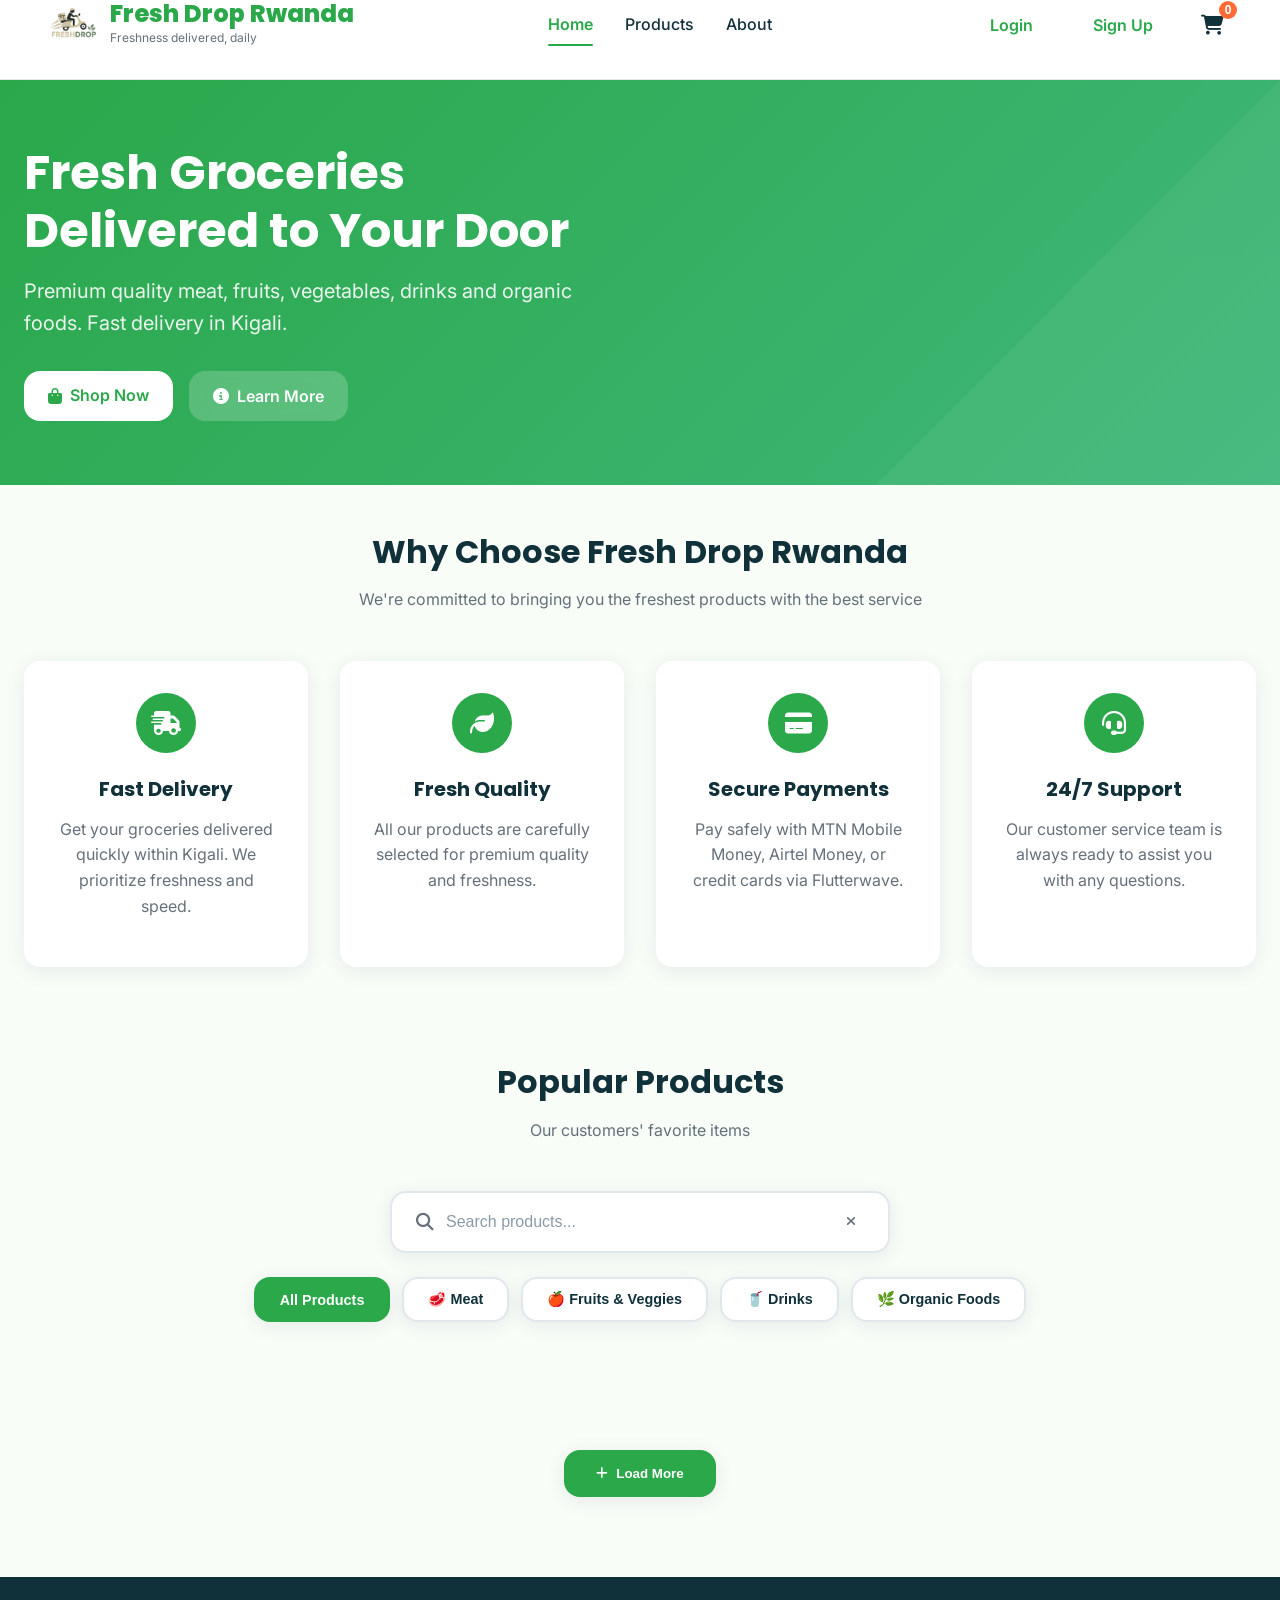
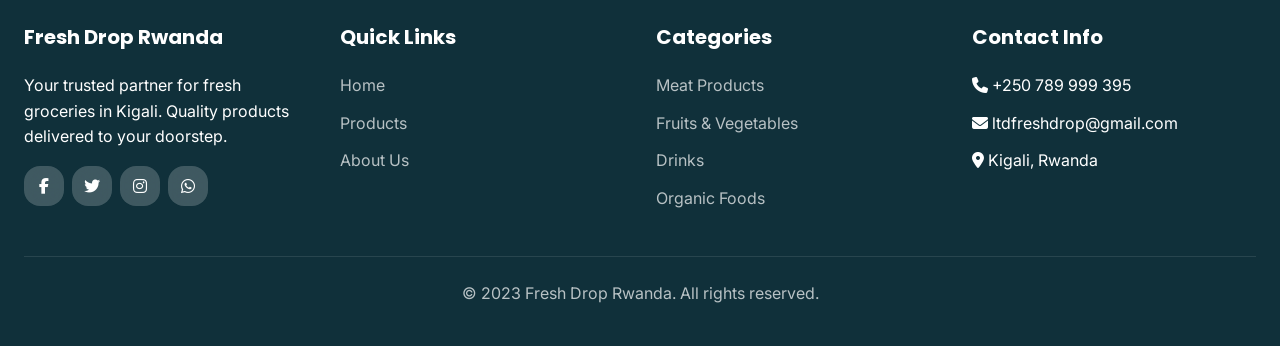
==== commit 106673ac: "third comit" ====
--- a/index.html
+++ b/index.html
@@ -240,7 +240,7 @@
             <i class="fas fa-credit-card"></i>
           </div>
           <h3 class="feature-title">Secure Payments</h3>
-          <p class="feature-description">Pay safely with MTN Mobile Money, Airtel Money, or credit cards.</p>
+          <p class="feature-description">Pay safely with MTN Mobile Money, Airtel Money, or credit cards via Flutterwave.</p>
         </div>
         <div class="feature-card">
           <div class="feature-icon">
@@ -424,21 +424,72 @@
                 <h3 id="userName">Loading...</h3>
                 <p id="userEmail">Loading...</p>
                 <p id="userPhone" class="text-light">Loading...</p>
-              </div>
-            </div>
-            <div class="profile-stats">
-              <div class="stat-card">
-                <div class="stat-number" id="totalOrders">0</div>
-                <div class="stat-label">Total Orders</div>
-              </div>
-              <div class="stat-card">
-                <div class="stat-number" id="pendingOrders">0</div>
-                <div class="stat-label">Pending</div>
-              </div>
-              <div class="stat-card">
-                <div class="stat-number" id="completedOrders">0</div>
-                <div class="stat-label">Completed</div>
-              </div>
+                <button class="btn-edit" id="editProfileBtn">
+                  <i class="fas fa-edit"></i>
+                  Edit Profile
+                </button>
+              </div>
+            </div>
+
+            <!-- Profile View Mode -->
+            <div class="profile-view" id="profileView">
+              <div class="profile-details-list">
+                <div class="profile-detail">
+                  <span class="detail-label">Full Name:</span>
+                  <span class="detail-value" id="viewUserName">Loading...</span>
+                </div>
+                <div class="profile-detail">
+                  <span class="detail-label">Email:</span>
+                  <span class="detail-value" id="viewUserEmail">Loading...</span>
+                </div>
+                <div class="profile-detail">
+                  <span class="detail-label">Phone:</span>
+                  <span class="detail-value" id="viewUserPhone">Not provided</span>
+                </div>
+                <div class="profile-detail">
+                  <span class="detail-label">Address:</span>
+                  <span class="detail-value" id="viewUserAddress">Not provided</span>
+                </div>
+              </div>
+              
+              <div class="profile-stats">
+                <div class="stat-card">
+                  <div class="stat-number" id="totalOrders">0</div>
+                  <div class="stat-label">Total Orders</div>
+                </div>
+                <div class="stat-card">
+                  <div class="stat-number" id="pendingOrders">0</div>
+                  <div class="stat-label">Pending</div>
+                </div>
+                <div class="stat-card">
+                  <div class="stat-number" id="completedOrders">0</div>
+                  <div class="stat-label">Completed</div>
+                </div>
+              </div>
+            </div>
+
+            <!-- Profile Edit Mode -->
+            <div class="profile-edit" id="profileEdit" style="display: none;">
+              <form id="profileEditForm" class="profile-form">
+                <div class="form-row">
+                  <div class="form-group">
+                    <label for="editUserName">Full Name</label>
+                    <input type="text" id="editUserName" required>
+                  </div>
+                  <div class="form-group">
+                    <label for="editUserPhone">Phone Number</label>
+                    <input type="tel" id="editUserPhone" placeholder="+250 XXX XXX XXX">
+                  </div>
+                </div>
+                <div class="form-group">
+                  <label for="editUserAddress">Delivery Address</label>
+                  <textarea id="editUserAddress" rows="3" placeholder="Enter your default delivery address"></textarea>
+                </div>
+                <div class="form-actions">
+                  <button type="button" class="btn btn-outline" id="cancelEditBtn">Cancel</button>
+                  <button type="submit" class="btn btn-primary">Save Changes</button>
+                </div>
+              </form>
             </div>
           </div>
         </div>
@@ -471,68 +522,156 @@
         </button>
       </div>
       <div class="modal-body">
-        <div class="order-summary">
-          <h4>Order Summary</h4>
-          <div class="order-items-summary" id="orderItemsSummary">
-            <!-- Order items will be added here -->
-          </div>
-          <div class="order-total-summary">
-            <strong>Total: <span id="orderTotalSummary">RWF 0</span></strong>
-          </div>
-        </div>
-
-        <div class="payment-section">
-          <h4>Select Payment Method</h4>
-          <div class="payment-methods">
-            <label class="payment-option">
-              <input type="radio" name="payment" value="mtn" checked>
-              <div class="payment-icon">
-                <i class="fas fa-mobile-alt"></i>
-              </div>
-              <div class="payment-info">
-                <span class="payment-name">MTN Mobile Money</span>
-                <span class="payment-desc">Pay with your MTN number</span>
-              </div>
-            </label>
-            <label class="payment-option">
-              <input type="radio" name="payment" value="airtel">
-              <div class="payment-icon">
-                <i class="fas fa-sim-card"></i>
-              </div>
-              <div class="payment-info">
-                <span class="payment-name">Airtel Money</span>
-                <span class="payment-desc">Pay with your Airtel number</span>
-              </div>
-            </label>
-            <label class="payment-option">
-              <input type="radio" name="payment" value="card">
-              <div class="payment-icon">
-                <i class="fas fa-credit-card"></i>
-              </div>
-              <div class="payment-info">
-                <span class="payment-name">Credit/Debit Card</span>
-                <span class="payment-desc">Pay with Visa or Mastercard</span>
-              </div>
-            </label>
-          </div>
-        </div>
-
-        <div class="delivery-info">
-          <h4>Delivery Information</h4>
-          <div class="form-group">
-            <label for="deliveryAddress">Delivery Address</label>
-            <input type="text" id="deliveryAddress" required placeholder="Enter your delivery address">
-          </div>
-          <div class="form-group">
-            <label for="deliveryNotes">Delivery Notes (Optional)</label>
-            <textarea id="deliveryNotes" placeholder="Any special instructions for delivery..."></textarea>
+        <!-- Step 1: Order Details -->
+        <div class="payment-step active" id="paymentStep1">
+          <div class="order-summary">
+            <h4>Order Summary</h4>
+            <div class="order-items-summary" id="orderItemsSummary">
+              <!-- Order items will be added here -->
+            </div>
+            <div class="order-total-summary">
+              <strong>Total: <span id="orderTotalSummary">RWF 0</span></strong>
+            </div>
+          </div>
+
+          <div class="payment-section">
+            <h4>Select Payment Method</h4>
+            <div class="payment-methods">
+              <label class="payment-option">
+                <input type="radio" name="payment" value="mobile_money_rwanda" checked>
+                <div class="payment-icon">
+                  <i class="fas fa-mobile-alt"></i>
+                </div>
+                <div class="payment-info">
+                  <span class="payment-name">Mobile Money</span>
+                  <span class="payment-desc">Pay with MTN or Airtel Money</span>
+                </div>
+              </label>
+              <label class="payment-option">
+                <input type="radio" name="payment" value="card">
+                <div class="payment-icon">
+                  <i class="fas fa-credit-card"></i>
+                </div>
+                <div class="payment-info">
+                  <span class="payment-name">Credit/Debit Card</span>
+                  <span class="payment-desc">Pay with Visa, Mastercard or Verve</span>
+                </div>
+              </label>
+              <label class="payment-option">
+                <input type="radio" name="payment" value="bank_transfer">
+                <div class="payment-icon">
+                  <i class="fas fa-university"></i>
+                </div>
+                <div class="payment-info">
+                  <span class="payment-name">Bank Transfer</span>
+                  <span class="payment-desc">Transfer directly from your bank</span>
+                </div>
+              </label>
+            </div>
+          </div>
+
+          <div class="delivery-info">
+            <h4>Delivery Information</h4>
+            <div class="form-group">
+              <label for="deliveryAddress">Delivery Address *</label>
+              <input type="text" id="deliveryAddress" required placeholder="Enter your complete delivery address">
+            </div>
+            <div class="form-group" id="phoneNumberGroup">
+              <label for="paymentPhone">Phone Number *</label>
+              <input type="tel" id="paymentPhone" required placeholder="+250 XXX XXX XXX">
+              <small class="text-muted">We'll contact you on this number for delivery updates</small>
+            </div>
+            <div class="form-group">
+              <label for="deliveryNotes">Delivery Notes (Optional)</label>
+              <textarea id="deliveryNotes" placeholder="Any special instructions for delivery..."></textarea>
+            </div>
+          </div>
+        </div>
+
+        <!-- Step 2: Order Confirmation -->
+        <div class="payment-step" id="paymentStep2">
+          <div class="order-confirmation">
+            <div class="confirmation-header">
+              <i class="fas fa-clipboard-check"></i>
+              <h3>Order Confirmation</h3>
+              <p>Please review your order details before proceeding to payment</p>
+            </div>
+            
+            <div class="confirmation-details">
+              <div class="confirmation-section">
+                <h4>Order Information</h4>
+                <div class="detail-row">
+                  <span class="detail-label">Order ID:</span>
+                  <span class="detail-value" id="confirmOrderId">-</span>
+                </div>
+                <div class="detail-row">
+                  <span class="detail-label">Order Date:</span>
+                  <span class="detail-value" id="confirmOrderDate">-</span>
+                </div>
+              </div>
+
+              <div class="confirmation-section">
+                <h4>Customer Information</h4>
+                <div class="detail-row">
+                  <span class="detail-label">Name:</span>
+                  <span class="detail-value" id="confirmCustomerName">-</span>
+                </div>
+                <div class="detail-row">
+                  <span class="detail-label">Email:</span>
+                  <span class="detail-value" id="confirmCustomerEmail">-</span>
+                </div>
+                <div class="detail-row">
+                  <span class="detail-label">Phone:</span>
+                  <span class="detail-value" id="confirmCustomerPhone">-</span>
+                </div>
+              </div>
+
+              <div class="confirmation-section">
+                <h4>Delivery Information</h4>
+                <div class="detail-row">
+                  <span class="detail-label">Address:</span>
+                  <span class="detail-value" id="confirmDeliveryAddress">-</span>
+                </div>
+                <div class="detail-row">
+                  <span class="detail-label">Notes:</span>
+                  <span class="detail-value" id="confirmDeliveryNotes">-</span>
+                </div>
+              </div>
+
+              <div class="confirmation-section">
+                <h4>Order Items</h4>
+                <div class="confirmation-items" id="confirmationItems">
+                  <!-- Items will be populated here -->
+                </div>
+                <div class="confirmation-total">
+                  <span>Total Amount:</span>
+                  <span id="confirmTotalAmount">RWF 0</span>
+                </div>
+              </div>
+
+              <div class="confirmation-section">
+                <h4>Payment Method</h4>
+                <div class="detail-row">
+                  <span class="detail-label">Method:</span>
+                  <span class="detail-value" id="confirmPaymentMethod">-</span>
+                </div>
+              </div>
+            </div>
           </div>
         </div>
       </div>
       <div class="modal-footer">
-        <button class="btn btn-primary btn-block" id="confirmPayment">
+        <button class="btn btn-outline" id="backToDetails" style="display: none;">
+          <i class="fas fa-arrow-left"></i>
+          Back to Details
+        </button>
+        <button class="btn btn-primary" id="confirmPayment">
           <i class="fas fa-credit-card"></i>
           Confirm & Pay
+        </button>
+        <button class="btn btn-success" id="proceedToPayment" style="display: none;">
+          <i class="fas fa-lock"></i>
+          Proceed to Payment
         </button>
       </div>
     </div>
--- a/style.css
+++ b/style.css
@@ -1,5 +1,3 @@
-
-
 :root {
   --primary: #2aa84a;
   --primary-dark: #1f8c3d;
@@ -719,427 +717,300 @@
   }
 }
 
-/* User Dropdown */
-.user-menu-wrapper {
-  position: relative;
-}
-
-.user-dropdown-btn {
-  display: flex;
-  align-items: center;
-  gap: 0.5rem;
-  background: none;
-  border: 2px solid var(--border);
+/* Payment Steps */
+.payment-step {
+  display: none;
+}
+
+.payment-step.active {
+  display: block;
+}
+
+/* Order Confirmation */
+.order-confirmation {
+  max-height: 60vh;
+  overflow-y: auto;
+}
+
+.confirmation-header {
+  text-align: center;
+  margin-bottom: 2rem;
+  padding: 1rem;
+  background: var(--bg-light);
   border-radius: var(--radius);
-  padding: 0.5rem 1rem;
+}
+
+.confirmation-header i {
+  font-size: 3rem;
+  color: var(--primary);
+  margin-bottom: 1rem;
+}
+
+.confirmation-header h3 {
+  color: var(--primary);
+  margin-bottom: 0.5rem;
+}
+
+.confirmation-details {
+  display: flex;
+  flex-direction: column;
+  gap: 1.5rem;
+}
+
+.confirmation-section {
+  background: var(--bg-light);
+  padding: 1.5rem;
+  border-radius: var(--radius);
+}
+
+.confirmation-section h4 {
+  color: var(--primary);
+  margin-bottom: 1rem;
+  border-bottom: 2px solid var(--border);
+  padding-bottom: 0.5rem;
+}
+
+.detail-row {
+  display: flex;
+  justify-content: space-between;
+  align-items: flex-start;
+  margin-bottom: 0.75rem;
+  padding: 0.5rem 0;
+  border-bottom: 1px solid var(--border);
+}
+
+.detail-row:last-child {
+  border-bottom: none;
+  margin-bottom: 0;
+}
+
+.detail-label {
+  font-weight: 600;
   color: var(--text);
-  cursor: pointer;
-  transition: var(--transition);
-  font-weight: 600;
-}
-
-.user-dropdown-btn:hover {
-  border-color: var(--primary);
-  background: var(--bg-light);
-}
-
-.user-dropdown-btn i:first-child {
-  font-size: 1.25rem;
-  color: var(--primary);
-}
-
-.user-dropdown-btn i:last-child {
-  font-size: 0.8rem;
-  color: var(--text-light);
-  transition: var(--transition);
-}
-
-.user-dropdown-btn.active i:last-child {
-  transform: rotate(180deg);
-}
-
-.user-dropdown {
-  position: absolute;
-  top: 100%;
-  right: 0;
-  width: 280px;
-  background: var(--card);
-  border-radius: var(--radius);
-  box-shadow: var(--shadow-lg);
-  margin-top: 0.5rem;
-  opacity: 0;
-  visibility: hidden;
-  transform: translateY(-10px);
-  transition: var(--transition);
-  z-index: 1000;
-}
-
-.user-dropdown.active {
-  opacity: 1;
-  visibility: visible;
-  transform: translateY(0);
-}
-
-.dropdown-header {
-  padding: 1.5rem;
+  min-width: 120px;
+}
+
+.detail-value {
+  color: var(--text-light);
+  text-align: right;
+  flex: 1;
+  margin-left: 1rem;
+  word-break: break-word;
+}
+
+.confirmation-items {
+  margin-bottom: 1rem;
+}
+
+.confirmation-item {
+  display: flex;
+  justify-content: space-between;
+  align-items: center;
+  padding: 0.75rem 0;
   border-bottom: 1px solid var(--border);
 }
 
-.dropdown-header strong {
-  display: block;
-  font-size: 1.1rem;
-  margin-bottom: 0.25rem;
-}
-
-.dropdown-header span {
-  color: var(--text-light);
-  font-size: 0.9rem;
-}
-
-.dropdown-divider {
-  height: 1px;
-  background: var(--border);
-  margin: 0.5rem 0;
-}
-
-.dropdown-item {
-  display: flex;
-  align-items: center;
-  gap: 0.75rem;
-  padding: 1rem 1.5rem;
-  text-decoration: none;
-  color: var(--text);
-  transition: var(--transition);
-  border: none;
-  background: none;
-  width: 100%;
-  text-align: left;
-  cursor: pointer;
-  font-size: 0.95rem;
-}
-
-.dropdown-item:hover {
-  background: var(--bg-light);
-  color: var(--primary);
-}
-
-.dropdown-item.logout {
-  color: #dc3545;
-}
-
-.dropdown-item.logout:hover {
-  background: #fff5f5;
-  color: #dc3545;
-}
-
-/* Mobile User Info */
-.mobile-user-info {
-  display: flex;
-  align-items: center;
-  gap: 1rem;
-  padding: 1.5rem;
-  border-bottom: 1px solid var(--border);
-  background: var(--bg-light);
-}
-
-.mobile-user-info i {
-  font-size: 2rem;
-  color: var(--primary);
-}
-
-.mobile-user-info div {
-  flex: 1;
-}
-
-.mobile-user-info strong {
-  display: block;
-  margin-bottom: 0.25rem;
-}
-
-.mobile-user-info span {
-  font-size: 0.9rem;
-  color: var(--text-light);
-}
-
-/* Social Login */
-.social-login {
-  margin: 2rem 0;
-}
-
-.divider {
+.confirmation-item:last-child {
+  border-bottom: none;
+}
+
+.confirmation-total {
+  display: flex;
+  justify-content: space-between;
+  align-items: center;
+  padding-top: 1rem;
+  margin-top: 1rem;
+  border-top: 2px solid var(--border);
+  font-weight: 700;
+  font-size: 1.125rem;
+  color: var(--primary);
+}
+
+/* Order Success */
+.order-success {
   text-align: center;
-  position: relative;
-  margin: 1.5rem 0;
-}
-
-.divider::before {
-  content: '';
-  position: absolute;
-  top: 50%;
-  left: 0;
-  right: 0;
-  height: 1px;
-  background: var(--border);
-}
-
-.divider span {
-  background: var(--card);
-  padding: 0 1rem;
-  color: var(--text-light);
-  font-size: 0.9rem;
-}
-
-.social-buttons {
-  display: flex;
-  flex-direction: column;
-  gap: 0.75rem;
-}
-
-.btn-google {
-  background: white;
-  color: var(--text);
-  border: 2px solid var(--border);
-}
-
-.btn-google:hover {
-  background: #f8f9fa;
-  border-color: var(--text-light);
-}
-
-.btn-facebook {
-  background: #1877f2;
-  color: white;
-  border: 2px solid #1877f2;
-}
-
-.btn-facebook:hover {
-  background: #166fe5;
-  border-color: #166fe5;
-}
-
-/* Payment Modal */
-.payment-modal .modal-content {
-  max-width: 600px;
-}
-
-.order-summary {
+  padding: 2rem;
+}
+
+.success-icon {
+  font-size: 4rem;
+  color: var(--primary);
+  margin-bottom: 1.5rem;
+}
+
+.success-details {
   background: var(--bg-light);
   padding: 1.5rem;
   border-radius: var(--radius);
   margin-bottom: 2rem;
-}
-
-.order-summary h4 {
-  margin-bottom: 1rem;
+  text-align: left;
+}
+
+.success-details p {
+  margin-bottom: 0.75rem;
+}
+
+.success-details p:last-child {
+  margin-bottom: 0;
+  padding-top: 0.75rem;
+  border-top: 1px solid var(--border);
+  font-style: italic;
+  color: var(--text-light);
+}
+
+.success-actions {
+  display: flex;
+  gap: 1rem;
+  justify-content: center;
+  flex-wrap: wrap;
+}
+
+/* Form Validation */
+.form-group small {
+  display: block;
+  margin-top: 0.25rem;
+  font-size: 0.875rem;
+}
+
+/* Modal Footer with Multiple Buttons */
+.modal-footer {
+  display: flex;
+  gap: 1rem;
+  align-items: center;
+}
+
+.modal-footer .btn {
+  flex: 1;
+}
+
+/* Profile Edit Styles */
+.profile-details-list {
+  background: var(--bg-light);
+  padding: 1.5rem;
+  border-radius: var(--radius);
+  margin-bottom: 2rem;
+}
+
+.profile-detail {
+  display: flex;
+  justify-content: space-between;
+  align-items: center;
+  padding: 0.75rem 0;
+  border-bottom: 1px solid var(--border);
+}
+
+.profile-detail:last-child {
+  border-bottom: none;
+}
+
+.detail-label {
+  font-weight: 600;
   color: var(--text);
 }
 
-.order-items-summary {
-  max-height: 200px;
-  overflow-y: auto;
-  margin-bottom: 1rem;
-}
-
-.order-item-summary {
-  display: flex;
-  justify-content: space-between;
-  align-items: center;
-  padding: 0.5rem 0;
-  border-bottom: 1px solid var(--border);
-}
-
-.order-item-summary:last-child {
-  border-bottom: none;
-}
-
-.order-item-summary .name {
-  flex: 1;
-}
-
-.order-item-summary .quantity {
-  color: var(--text-light);
-  margin: 0 1rem;
-}
-
-.order-item-summary .price {
-  font-weight: 600;
-  color: var(--primary);
-}
-
-.order-total-summary {
-  border-top: 2px solid var(--border);
-  padding-top: 1rem;
+.detail-value {
+  color: var(--text-light);
   text-align: right;
-  font-size: 1.25rem;
-}
-
-.payment-section {
-  margin-bottom: 2rem;
-}
-
-.payment-section h4 {
-  margin-bottom: 1rem;
-  color: var(--text);
-}
-
-.payment-methods {
-  display: flex;
-  flex-direction: column;
-  gap: 0.75rem;
-}
-
-.payment-option {
-  display: flex;
-  align-items: center;
-  gap: 1rem;
-  padding: 1rem;
-  border: 2px solid var(--border);
-  border-radius: var(--radius);
-  cursor: pointer;
-  transition: var(--transition);
-}
-
-.payment-option:hover {
-  border-color: var(--primary);
-}
-
-.payment-option input[type="radio"]:checked + .payment-icon + .payment-info {
-  color: var(--primary);
-}
-
-.payment-option input[type="radio"]:checked {
-  accent-color: var(--primary);
-}
-
-.payment-icon {
-  width: 40px;
-  height: 40px;
-  background: var(--bg-light);
-  border-radius: 50%;
-  display: flex;
-  align-items: center;
-  justify-content: center;
-  font-size: 1.25rem;
-  color: var(--primary);
-}
-
-.payment-info {
-  flex: 1;
-}
-
-.payment-name {
-  display: block;
-  font-weight: 600;
-  margin-bottom: 0.25rem;
-}
-
-.payment-desc {
-  font-size: 0.875rem;
-  color: var(--text-light);
-}
-
-.delivery-info {
-  margin-top: 2rem;
-}
-
-.delivery-info h4 {
-  margin-bottom: 1rem;
-  color: var(--text);
-}
-
-.delivery-info textarea {
-  width: 100%;
-  padding: 0.75rem 1rem;
-  border: 2px solid var(--border);
-  border-radius: var(--radius-sm);
-  font-size: 1rem;
-  font-family: inherit;
-  resize: vertical;
-  min-height: 80px;
-  transition: var(--transition);
-}
-
-.delivery-info textarea:focus {
-  outline: none;
-  border-color: var(--primary);
-  box-shadow: 0 0 0 3px rgba(42, 168, 74, 0.1);
-}
-
-/* Enhanced Checkout Button */
-.checkout-btn {
-  width: 100%;
-  padding: 1rem;
+  max-width: 60%;
+  word-break: break-word;
+}
+
+.btn-edit {
   background: var(--primary);
   color: white;
   border: none;
-  border-radius: var(--radius);
-  font-weight: 600;
+  border-radius: var(--radius-sm);
+  padding: 0.5rem 1rem;
+  font-size: 0.875rem;
   cursor: pointer;
   transition: var(--transition);
   display: flex;
   align-items: center;
-  justify-content: center;
   gap: 0.5rem;
-  font-size: 1.1rem;
-}
-
-.checkout-btn:hover {
+  margin-top: 1rem;
+}
+
+.btn-edit:hover {
   background: var(--primary-dark);
-  transform: translateY(-2px);
-  box-shadow: var(--shadow-lg);
-}
-
-/* Responsive Updates */
+}
+
+.profile-edit .form-row {
+  display: grid;
+  grid-template-columns: 1fr 1fr;
+  gap: 1rem;
+  margin-bottom: 1rem;
+}
+
+.form-actions {
+  display: flex;
+  gap: 1rem;
+  margin-top: 1.5rem;
+}
+
+.form-actions .btn {
+  flex: 1;
+}
+
+/* Responsive Design for Payment Steps */
 @media (max-width: 768px) {
-  .user-dropdown {
-    position: fixed;
-    top: var(--nav-height);
-    left: 0;
-    right: 0;
-    width: auto;
-    margin: 0;
-    border-radius: 0;
-    border-top: 1px solid var(--border);
-  }
-
-  .user-dropdown-btn {
-    padding: 0.5rem;
-  }
-
-  .user-dropdown-btn span {
-    display: none;
-  }
-
-  .payment-option {
+  .detail-row {
+    flex-direction: column;
+    align-items: flex-start;
+    gap: 0.25rem;
+  }
+  
+  .detail-value {
+    text-align: left;
+    margin-left: 0;
+  }
+  
+  .success-actions {
+    flex-direction: column;
+  }
+  
+  .modal-footer {
+    flex-direction: column;
+  }
+  
+  .confirmation-section {
+    padding: 1rem;
+  }
+  
+  .profile-edit .form-row {
+    grid-template-columns: 1fr;
+    gap: 0.75rem;
+  }
+  
+  .form-actions {
+    flex-direction: column;
+  }
+  
+  .profile-detail {
+    flex-direction: column;
+    align-items: flex-start;
+    gap: 0.25rem;
+  }
+  
+  .detail-value {
+    text-align: left;
+    max-width: 100%;
+  }
+}
+
+@media (max-width: 480px) {
+  .order-confirmation {
+    max-height: 50vh;
+  }
+  
+  .confirmation-header {
     padding: 0.75rem;
   }
-
-  .payment-icon {
-    width: 32px;
-    height: 32px;
-    font-size: 1rem;
-  }
-}
-
-@media (max-width: 480px) {
-  .modal-content {
-    margin: 1rem;
-  }
-
-  .order-summary {
-    padding: 1rem;
-  }
-
-  .payment-option {
-    flex-direction: column;
-    text-align: center;
-    gap: 0.5rem;
-  }
-
-  .payment-info {
-    text-align: center;
-  }
-}
+  
+  .confirmation-header i {
+    font-size: 2.5rem;
+  }
+}
+
 /* Auth Buttons */
 .auth-buttons {
   display: flex;
@@ -2611,13 +2482,6 @@
   padding: 2rem;
   color: var(--text-light);
 }
-
-.empty-cart i {
-  font-size: 3rem;
-  margin-bottom: 1rem;
-  opacity: 0.5;
-}
-
 /* ===== FOOTER ===== */
 footer {
   background: var(--text);
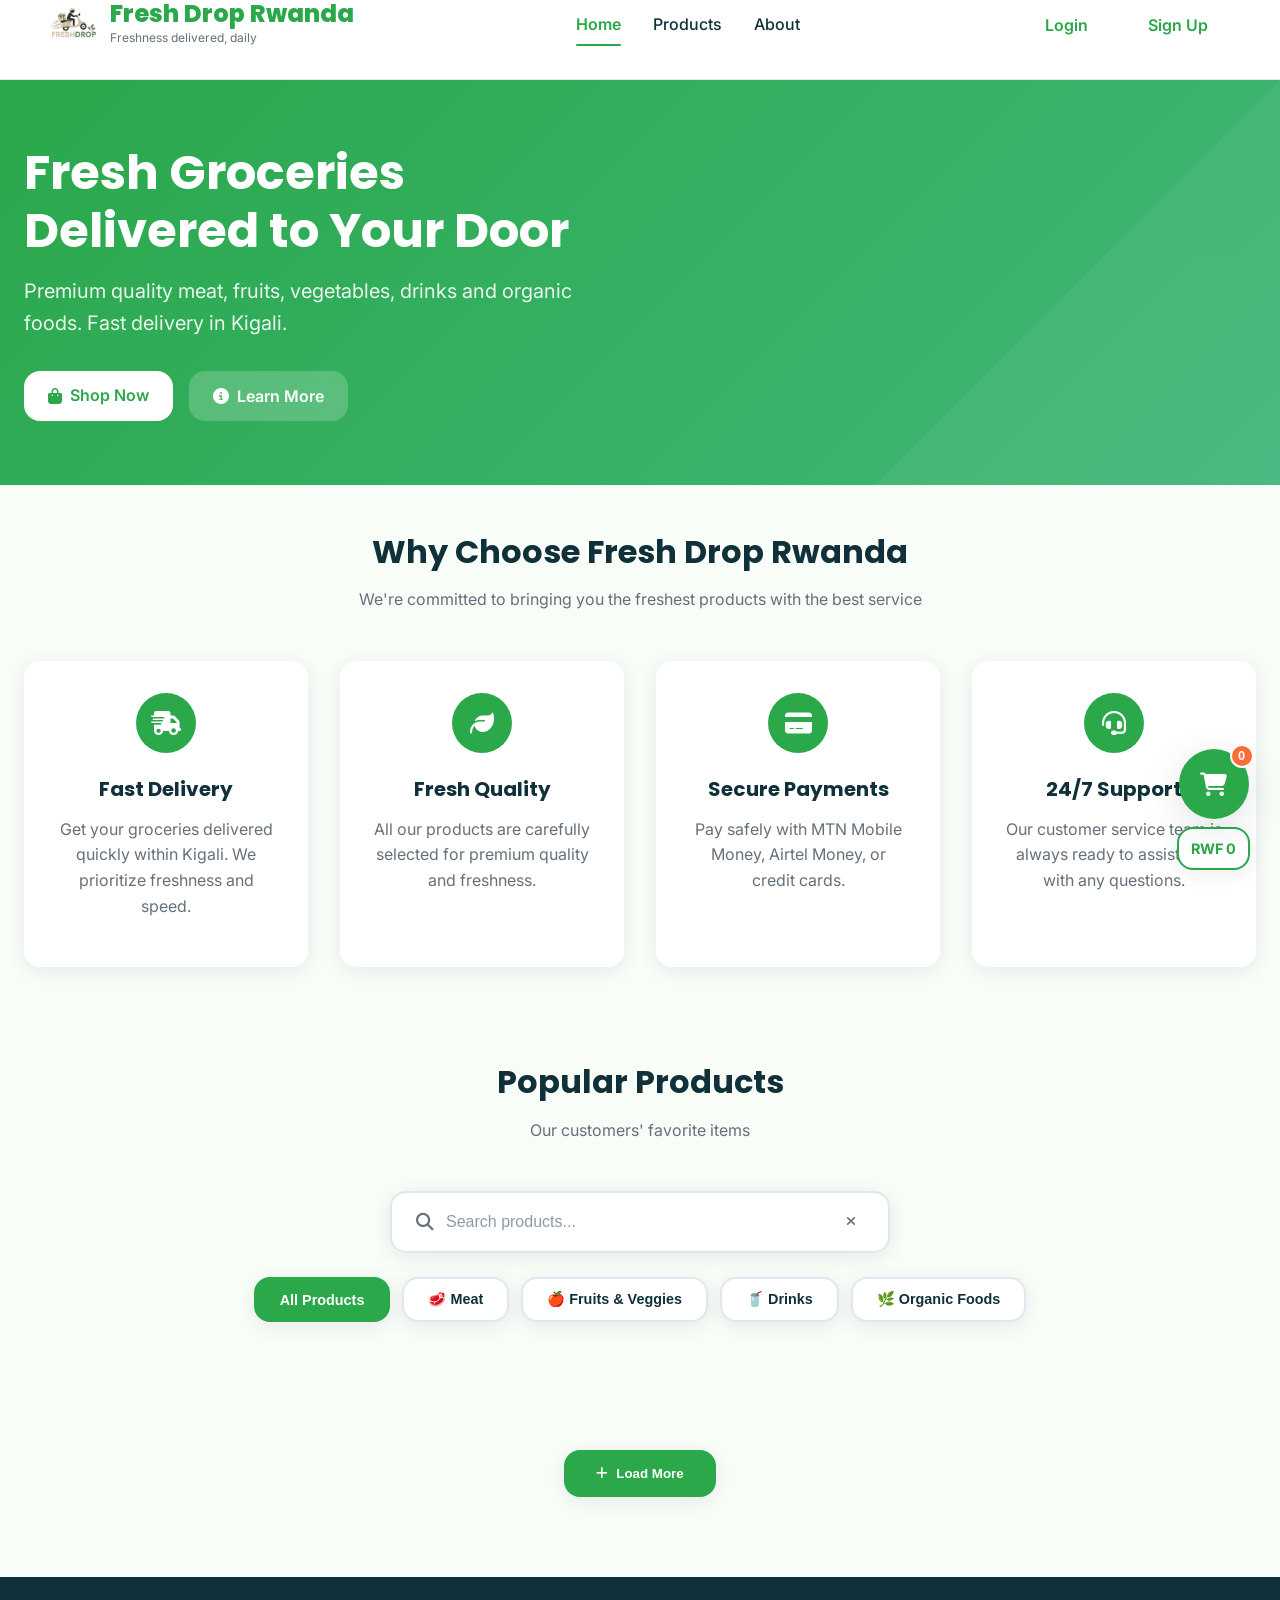
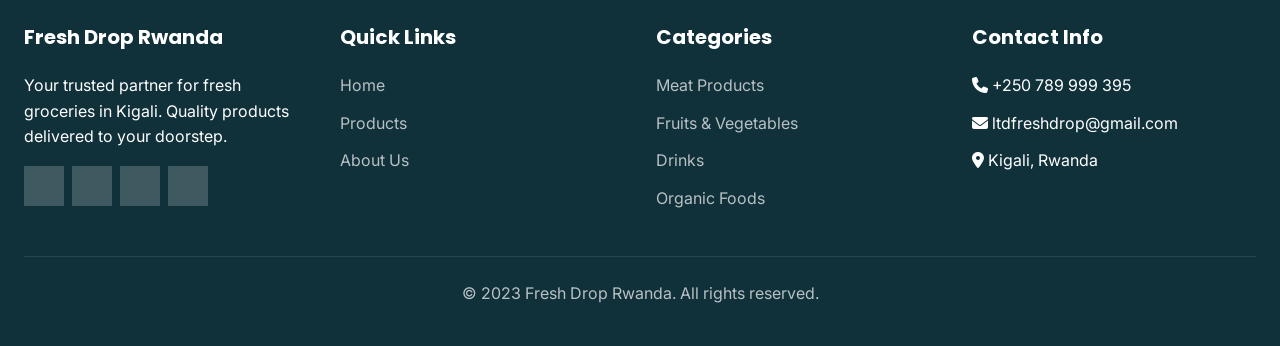
==== commit 985807a5: "flotting cart" ====
--- a/index.html
+++ b/index.html
@@ -26,13 +26,20 @@
   <header class="header" id="header">
     <div class="container">
       <div class="header-inner">
-        <a href="#" class="logo">
-          <img src="logo.png" alt="Fresh Drop Rwanda" class="logo-img">
-          <div class="logo-text">
-            <div class="brand-name">Fresh Drop Rwanda</div>
-            <div class="brand-tagline">Freshness delivered, daily</div>
-          </div>
-        </a>
+        <div class="header-left">
+          <button class="hamburger" id="hamburger">
+            <span></span>
+            <span></span>
+            <span></span>
+          </button>
+          <a href="#" class="logo">
+            <img src="logo.png" alt="Fresh Drop Rwanda" class="logo-img">
+            <div class="logo-text">
+              <div class="brand-name">Fresh Drop Rwanda</div>
+              <div class="brand-tagline">Freshness delivered, daily</div>
+            </div>
+          </a>
+        </div>
 
         <nav class="nav-links">
           <a href="#home" class="nav-link active">Home</a>
@@ -73,16 +80,6 @@
               </a>
             </div>
           </div>
-
-          <button class="cart-icon" id="cartIcon">
-            <i class="fas fa-shopping-cart"></i>
-            <span class="cart-count" id="cartCount">0</span>
-          </button>
-          <button class="hamburger" id="hamburger">
-            <span></span>
-            <span></span>
-            <span></span>
-          </button>
         </div>
       </div>
     </div>
@@ -240,7 +237,7 @@
             <i class="fas fa-credit-card"></i>
           </div>
           <h3 class="feature-title">Secure Payments</h3>
-          <p class="feature-description">Pay safely with MTN Mobile Money, Airtel Money, or credit cards via Flutterwave.</p>
+          <p class="feature-description">Pay safely with MTN Mobile Money, Airtel Money, or credit cards.</p>
         </div>
         <div class="feature-card">
           <div class="feature-icon">
@@ -522,156 +519,68 @@
         </button>
       </div>
       <div class="modal-body">
-        <!-- Step 1: Order Details -->
-        <div class="payment-step active" id="paymentStep1">
-          <div class="order-summary">
-            <h4>Order Summary</h4>
-            <div class="order-items-summary" id="orderItemsSummary">
-              <!-- Order items will be added here -->
-            </div>
-            <div class="order-total-summary">
-              <strong>Total: <span id="orderTotalSummary">RWF 0</span></strong>
-            </div>
-          </div>
-
-          <div class="payment-section">
-            <h4>Select Payment Method</h4>
-            <div class="payment-methods">
-              <label class="payment-option">
-                <input type="radio" name="payment" value="mobile_money_rwanda" checked>
-                <div class="payment-icon">
-                  <i class="fas fa-mobile-alt"></i>
-                </div>
-                <div class="payment-info">
-                  <span class="payment-name">Mobile Money</span>
-                  <span class="payment-desc">Pay with MTN or Airtel Money</span>
-                </div>
-              </label>
-              <label class="payment-option">
-                <input type="radio" name="payment" value="card">
-                <div class="payment-icon">
-                  <i class="fas fa-credit-card"></i>
-                </div>
-                <div class="payment-info">
-                  <span class="payment-name">Credit/Debit Card</span>
-                  <span class="payment-desc">Pay with Visa, Mastercard or Verve</span>
-                </div>
-              </label>
-              <label class="payment-option">
-                <input type="radio" name="payment" value="bank_transfer">
-                <div class="payment-icon">
-                  <i class="fas fa-university"></i>
-                </div>
-                <div class="payment-info">
-                  <span class="payment-name">Bank Transfer</span>
-                  <span class="payment-desc">Transfer directly from your bank</span>
-                </div>
-              </label>
-            </div>
-          </div>
-
-          <div class="delivery-info">
-            <h4>Delivery Information</h4>
-            <div class="form-group">
-              <label for="deliveryAddress">Delivery Address *</label>
-              <input type="text" id="deliveryAddress" required placeholder="Enter your complete delivery address">
-            </div>
-            <div class="form-group" id="phoneNumberGroup">
-              <label for="paymentPhone">Phone Number *</label>
-              <input type="tel" id="paymentPhone" required placeholder="+250 XXX XXX XXX">
-              <small class="text-muted">We'll contact you on this number for delivery updates</small>
-            </div>
-            <div class="form-group">
-              <label for="deliveryNotes">Delivery Notes (Optional)</label>
-              <textarea id="deliveryNotes" placeholder="Any special instructions for delivery..."></textarea>
-            </div>
-          </div>
-        </div>
-
-        <!-- Step 2: Order Confirmation -->
-        <div class="payment-step" id="paymentStep2">
-          <div class="order-confirmation">
-            <div class="confirmation-header">
-              <i class="fas fa-clipboard-check"></i>
-              <h3>Order Confirmation</h3>
-              <p>Please review your order details before proceeding to payment</p>
-            </div>
-            
-            <div class="confirmation-details">
-              <div class="confirmation-section">
-                <h4>Order Information</h4>
-                <div class="detail-row">
-                  <span class="detail-label">Order ID:</span>
-                  <span class="detail-value" id="confirmOrderId">-</span>
-                </div>
-                <div class="detail-row">
-                  <span class="detail-label">Order Date:</span>
-                  <span class="detail-value" id="confirmOrderDate">-</span>
-                </div>
-              </div>
-
-              <div class="confirmation-section">
-                <h4>Customer Information</h4>
-                <div class="detail-row">
-                  <span class="detail-label">Name:</span>
-                  <span class="detail-value" id="confirmCustomerName">-</span>
-                </div>
-                <div class="detail-row">
-                  <span class="detail-label">Email:</span>
-                  <span class="detail-value" id="confirmCustomerEmail">-</span>
-                </div>
-                <div class="detail-row">
-                  <span class="detail-label">Phone:</span>
-                  <span class="detail-value" id="confirmCustomerPhone">-</span>
-                </div>
-              </div>
-
-              <div class="confirmation-section">
-                <h4>Delivery Information</h4>
-                <div class="detail-row">
-                  <span class="detail-label">Address:</span>
-                  <span class="detail-value" id="confirmDeliveryAddress">-</span>
-                </div>
-                <div class="detail-row">
-                  <span class="detail-label">Notes:</span>
-                  <span class="detail-value" id="confirmDeliveryNotes">-</span>
-                </div>
-              </div>
-
-              <div class="confirmation-section">
-                <h4>Order Items</h4>
-                <div class="confirmation-items" id="confirmationItems">
-                  <!-- Items will be populated here -->
-                </div>
-                <div class="confirmation-total">
-                  <span>Total Amount:</span>
-                  <span id="confirmTotalAmount">RWF 0</span>
-                </div>
-              </div>
-
-              <div class="confirmation-section">
-                <h4>Payment Method</h4>
-                <div class="detail-row">
-                  <span class="detail-label">Method:</span>
-                  <span class="detail-value" id="confirmPaymentMethod">-</span>
-                </div>
-              </div>
-            </div>
+        <div class="order-summary">
+          <h4>Order Summary</h4>
+          <div class="order-items-summary" id="orderItemsSummary">
+            <!-- Order items will be added here -->
+          </div>
+          <div class="order-total-summary">
+            <strong>Total: <span id="orderTotalSummary">RWF 0</span></strong>
+          </div>
+        </div>
+
+        <div class="payment-section">
+          <h4>Select Payment Method</h4>
+          <div class="payment-methods">
+            <label class="payment-option">
+              <input type="radio" name="payment" value="mtn" checked>
+              <div class="payment-icon">
+                <i class="fas fa-mobile-alt"></i>
+              </div>
+              <div class="payment-info">
+                <span class="payment-name">MTN Mobile Money</span>
+                <span class="payment-desc">Pay with your MTN number</span>
+              </div>
+            </label>
+            <label class="payment-option">
+              <input type="radio" name="payment" value="airtel">
+              <div class="payment-icon">
+                <i class="fas fa-sim-card"></i>
+              </div>
+              <div class="payment-info">
+                <span class="payment-name">Airtel Money</span>
+                <span class="payment-desc">Pay with your Airtel number</span>
+              </div>
+            </label>
+            <label class="payment-option">
+              <input type="radio" name="payment" value="card">
+              <div class="payment-icon">
+                <i class="fas fa-credit-card"></i>
+              </div>
+              <div class="payment-info">
+                <span class="payment-name">Credit/Debit Card</span>
+                <span class="payment-desc">Pay with Visa or Mastercard</span>
+              </div>
+            </label>
+          </div>
+        </div>
+
+        <div class="delivery-info">
+          <h4>Delivery Information</h4>
+          <div class="form-group">
+            <label for="deliveryAddress">Delivery Address</label>
+            <input type="text" id="deliveryAddress" required placeholder="Enter your delivery address">
+          </div>
+          <div class="form-group">
+            <label for="deliveryNotes">Delivery Notes (Optional)</label>
+            <textarea id="deliveryNotes" placeholder="Any special instructions for delivery..."></textarea>
           </div>
         </div>
       </div>
       <div class="modal-footer">
-        <button class="btn btn-outline" id="backToDetails" style="display: none;">
-          <i class="fas fa-arrow-left"></i>
-          Back to Details
-        </button>
-        <button class="btn btn-primary" id="confirmPayment">
+        <button class="btn btn-primary btn-block" id="confirmPayment">
           <i class="fas fa-credit-card"></i>
           Confirm & Pay
-        </button>
-        <button class="btn btn-success" id="proceedToPayment" style="display: none;">
-          <i class="fas fa-lock"></i>
-          Proceed to Payment
         </button>
       </div>
     </div>
@@ -769,6 +678,15 @@
     </div>
   </div>
 
+  <!-- Floating Cart Button -->
+  <div class="floating-cart" id="floatingCart">
+    <button class="floating-cart-btn" id="floatingCartBtn">
+      <i class="fas fa-shopping-cart"></i>
+      <span class="floating-cart-count" id="floatingCartCount">0</span>
+    </button>
+    <div class="floating-cart-total" id="floatingCartTotal">RWF 0</div>
+  </div>
+
   <!-- Overlay -->
   <div class="overlay" id="overlay"></div>
 
--- a/style.css
+++ b/style.css
@@ -20,6 +20,75 @@
   --nav-height: 80px;
 }
 
+/* Floating Cart Button */
+.floating-cart {
+  position: fixed;
+  bottom: 30px;
+  right: 30px;
+  z-index: 999;
+  display: flex;
+  flex-direction: column;
+  align-items: center;
+  gap: 8px;
+}
+
+.floating-cart-btn {
+  width: 70px;
+  height: 70px;
+  border-radius: 50%;
+  background: var(--primary);
+  border: none;
+  color: white;
+  font-size: 1.5rem;
+  cursor: pointer;
+  box-shadow: var(--shadow-lg);
+  display: flex;
+  align-items: center;
+  justify-content: center;
+  position: relative;
+  transition: var(--transition);
+}
+
+.floating-cart-btn:hover {
+  background: var(--primary-dark);
+  transform: scale(1.05);
+}
+
+.floating-cart-count {
+  position: absolute;
+  top: -5px;
+  right: -5px;
+  background: var(--secondary);
+  color: white;
+  font-size: 0.8rem;
+  font-weight: 700;
+  width: 24px;
+  height: 24px;
+  border-radius: 50%;
+  display: flex;
+  align-items: center;
+  justify-content: center;
+  border: 2px solid white;
+}
+
+.floating-cart-total {
+  background: white;
+  color: var(--primary);
+  padding: 8px 12px;
+  border-radius: var(--radius);
+  font-weight: 700;
+  font-size: 0.9rem;
+  box-shadow: var(--shadow);
+  border: 2px solid var(--primary);
+}
+
+/* Hide auth buttons on mobile */
+@media (max-width: 768px) {
+  .auth-buttons {
+    display: none !important;
+  }
+}
+
 /* Add these new styles to your existing CSS */
 
 /* Compact Modals */
@@ -695,6 +764,23 @@
     height: 32px;
     font-size: 1rem;
   }
+  
+  /* Floating cart adjustments for mobile */
+  .floating-cart {
+    bottom: 20px;
+    right: 20px;
+  }
+  
+  .floating-cart-btn {
+    width: 60px;
+    height: 60px;
+    font-size: 1.25rem;
+  }
+  
+  .floating-cart-total {
+    font-size: 0.8rem;
+    padding: 6px 10px;
+  }
 }
 
 @media (max-width: 480px) {
@@ -714,6 +800,17 @@
 
   .payment-info {
     text-align: center;
+  }
+  
+  /* Floating cart adjustments for small screens */
+  .floating-cart {
+    bottom: 15px;
+    right: 15px;
+  }
+  
+  .floating-cart-btn {
+    width: 55px;
+    height: 55px;
   }
 }
 
@@ -1354,106 +1451,6 @@
 .mobile-auth-section,
 .mobile-user-section {
   border-bottom: 1px solid var(--border);
-}
-
-/* Responsive Updates */
-@media (max-width: 768px) {
-  .auth-buttons {
-    display: none;
-  }
-  
-  .profile-header {
-    flex-direction: column;
-    text-align: center;
-  }
-  
-  .profile-stats {
-    grid-template-columns: 1fr;
-  }
-  
-  .order-header {
-    flex-direction: column;
-    gap: 1rem;
-  }
-  
-  .order-status {
-    align-self: flex-start;
-  }
-}
-
-@media (max-width: 480px) {
-  .account-tabs {
-    flex-direction: column;
-  }
-  
-  .tab-btn {
-    text-align: center;
-    border-bottom: none;
-    border-left: 3px solid transparent;
-  }
-  
-  .tab-btn.active {
-    border-left-color: var(--primary);
-    border-bottom: none;
-  }
-}
-
-* {
-  box-sizing: border-box;
-  margin: 0;
-  padding: 0;
-}
-
-html, body {
-  height: 100%;
-  scroll-behavior: smooth;
-}
-
-body {
-  font-family: 'Inter', system-ui, -apple-system, sans-serif;
-  background: var(--bg);
-  color: var(--text);
-  line-height: 1.6;
-  -webkit-font-smoothing: antialiased;
-  -moz-osx-font-smoothing: grayscale;
-  overflow-x: hidden;
-}
-
-/* ===== TYPOGRAPHY ===== */
-h1, h2, h3, h4, h5, h6 {
-  font-family: 'Poppins', sans-serif;
-  font-weight: 700;
-  line-height: 1.2;
-  margin-bottom: 0.5rem;
-}
-
-h1 { font-size: 2.5rem; }
-h2 { font-size: 2rem; }
-h3 { font-size: 1.5rem; }
-h4 { font-size: 1.25rem; }
-
-p { margin-bottom: 1rem; }
-
-.text-muted { color: var(--text-muted); }
-.text-light { color: var(--text-light); }
-
-/* ===== LAYOUT ===== */
-.container {
-  max-width: var(--max-width);
-  margin: 0 auto;
-  padding: 0 1.5rem;
-}
-
-.section {
-  padding: 3rem 0;
-}
-
-.section-sm {
-  padding: 1.5rem 0;
-}
-
-.bg-light {
-  background: var(--bg-light);
 }
 
 /* ===== HEADER & NAVIGATION ===== */
@@ -1481,6 +1478,12 @@
   gap: 2rem;
 }
 
+.header-left {
+  display: flex;
+  align-items: center;
+  gap: 1rem;
+}
+
 .logo {
   display: flex;
   align-items: center;
@@ -1557,39 +1560,6 @@
   align-items: center;
   gap: 1rem;
   flex-shrink: 0;
-}
-
-.cart-icon {
-  position: relative;
-  background: none;
-  border: none;
-  font-size: 1.25rem;
-  color: var(--text);
-  cursor: pointer;
-  padding: 0.5rem;
-  border-radius: var(--radius-sm);
-  transition: var(--transition);
-}
-
-.cart-icon:hover {
-  background: var(--bg-light);
-  color: var(--primary);
-}
-
-.cart-count {
-  position: absolute;
-  top: -5px;
-  right: -5px;
-  background: var(--secondary);
-  color: white;
-  font-size: 0.75rem;
-  font-weight: 600;
-  width: 18px;
-  height: 18px;
-  border-radius: 50%;
-  display: flex;
-  align-items: center;
-  justify-content: center;
 }
 
 .hamburger {
@@ -1779,6 +1749,140 @@
   width: 20px;
   text-align: center;
   color: var(--primary);
+}
+
+/* ===== RESPONSIVE DESIGN ===== */
+@media (max-width: 1024px) {
+  .nav-links {
+    display: none;
+  }
+
+  .hamburger {
+    display: flex;
+  }
+
+  .auth-buttons {
+    display: none;
+  }
+
+  .user-menu-wrapper {
+    display: none !important;
+  }
+
+  .header-left {
+    flex: 1;
+  }
+
+  .logo {
+    flex: 1;
+    justify-content: center;
+  }
+
+  .nav-actions {
+    flex: 0;
+  }
+}
+
+@media (max-width: 768px) {
+  .header-inner {
+    padding: 0 1rem;
+  }
+
+  .header-left {
+    gap: 0.75rem;
+  }
+
+  .logo-text {
+    display: none;
+  }
+
+  .brand-tagline {
+    display: none;
+  }
+}
+
+@media (max-width: 480px) {
+  .header-inner {
+    padding: 0 0.75rem;
+  }
+
+  .logo-img {
+    height: 40px;
+  }
+
+  .mobile-menu {
+    max-width: 100%;
+  }
+  
+  .mobile-menu-header {
+    padding: 1rem;
+  }
+  
+  .mobile-nav-link,
+  .mobile-category-link,
+  .mobile-contact-item {
+    padding-left: 1rem;
+    padding-right: 1rem;
+  }
+}
+
+/* Rest of the CSS remains the same */
+* {
+  box-sizing: border-box;
+  margin: 0;
+  padding: 0;
+}
+
+html, body {
+  height: 100%;
+  scroll-behavior: smooth;
+}
+
+body {
+  font-family: 'Inter', system-ui, -apple-system, sans-serif;
+  background: var(--bg);
+  color: var(--text);
+  line-height: 1.6;
+  -webkit-font-smoothing: antialiased;
+  -moz-osx-font-smoothing: grayscale;
+  overflow-x: hidden;
+}
+
+/* ===== TYPOGRAPHY ===== */
+h1, h2, h3, h4, h5, h6 {
+  font-family: 'Poppins', sans-serif;
+  font-weight: 700;
+  line-height: 1.2;
+  margin-bottom: 0.5rem;
+}
+
+h1 { font-size: 2.5rem; }
+h2 { font-size: 2rem; }
+h3 { font-size: 1.5rem; }
+h4 { font-size: 1.25rem; }
+
+p { margin-bottom: 1rem; }
+
+.text-muted { color: var(--text-muted); }
+.text-light { color: var(--text-light); }
+
+/* ===== LAYOUT ===== */
+.container {
+  max-width: var(--max-width);
+  margin: 0 auto;
+  padding: 0 1.5rem;
+}
+
+.section {
+  padding: 3rem 0;
+}
+
+.section-sm {
+  padding: 1.5rem 0;
+}
+
+.bg-light {
+  background: var(--bg-light);
 }
 
 /* ===== HERO SECTION ===== */
